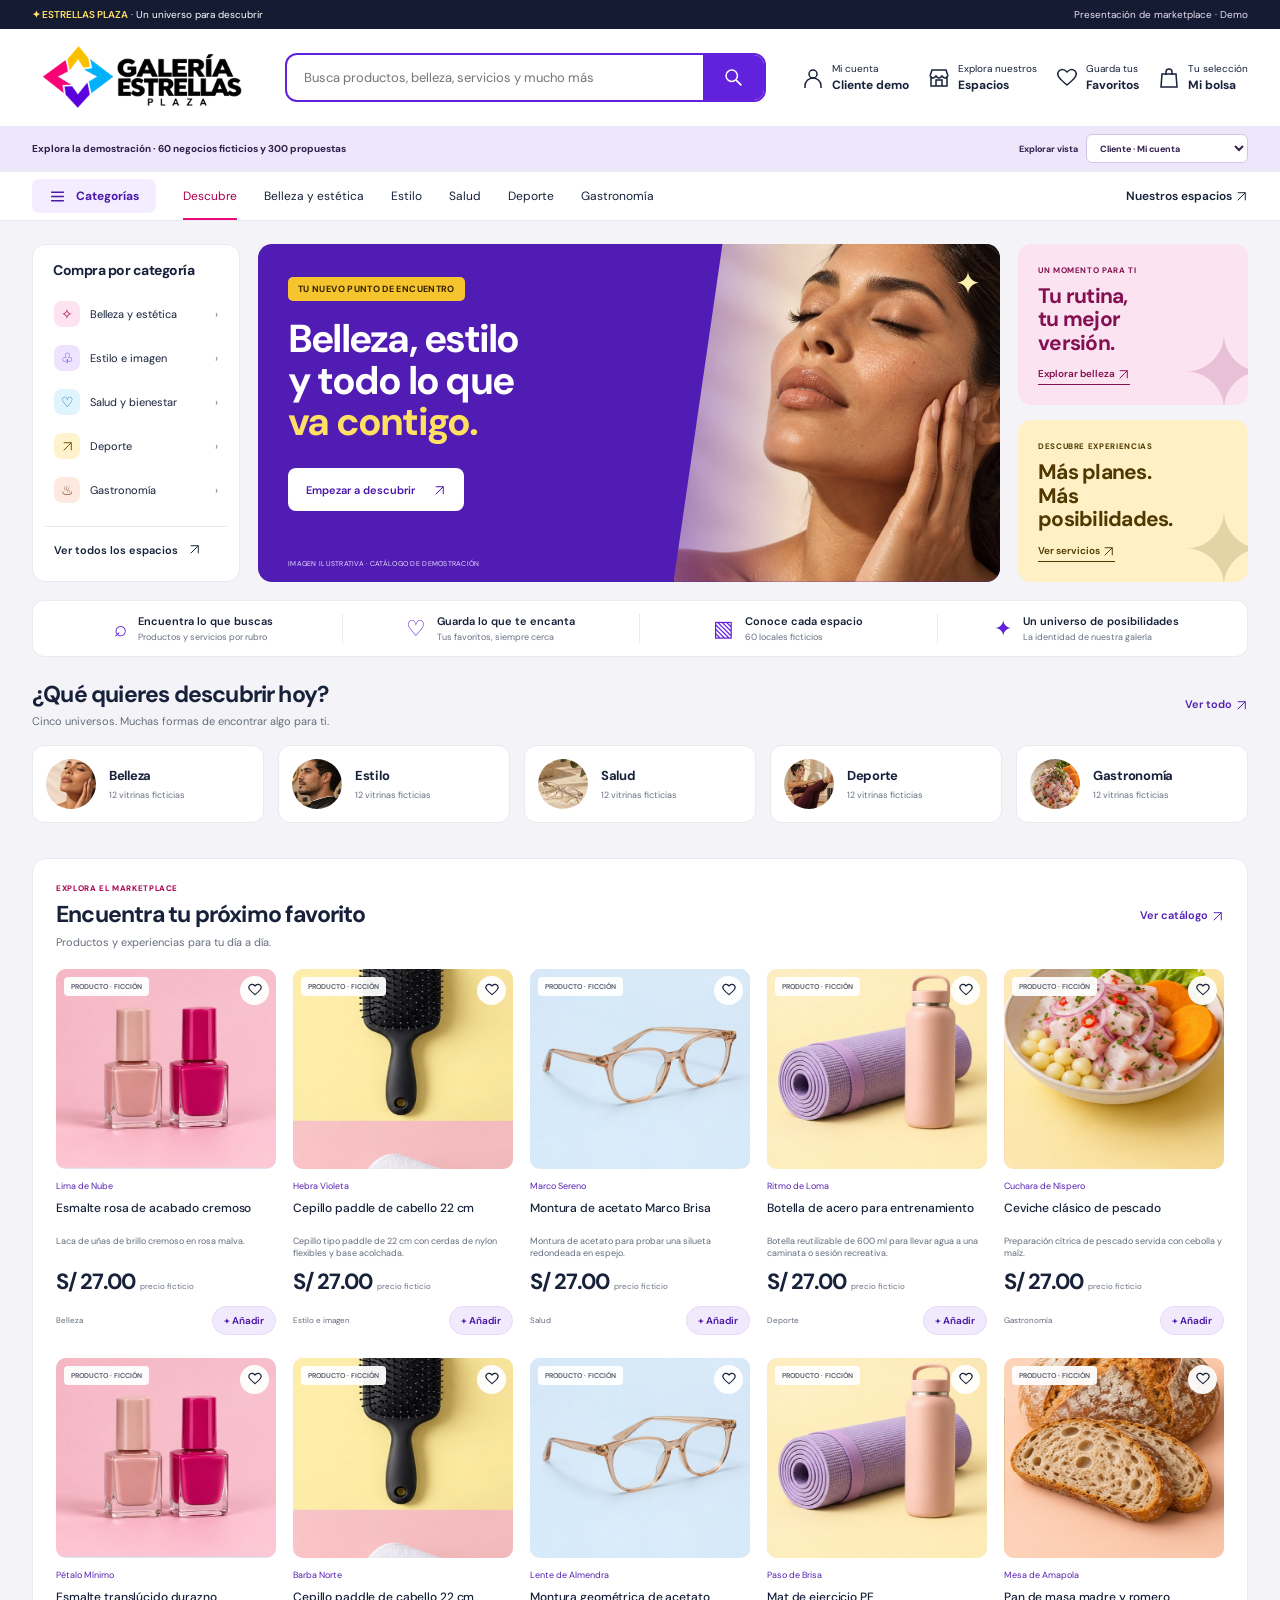
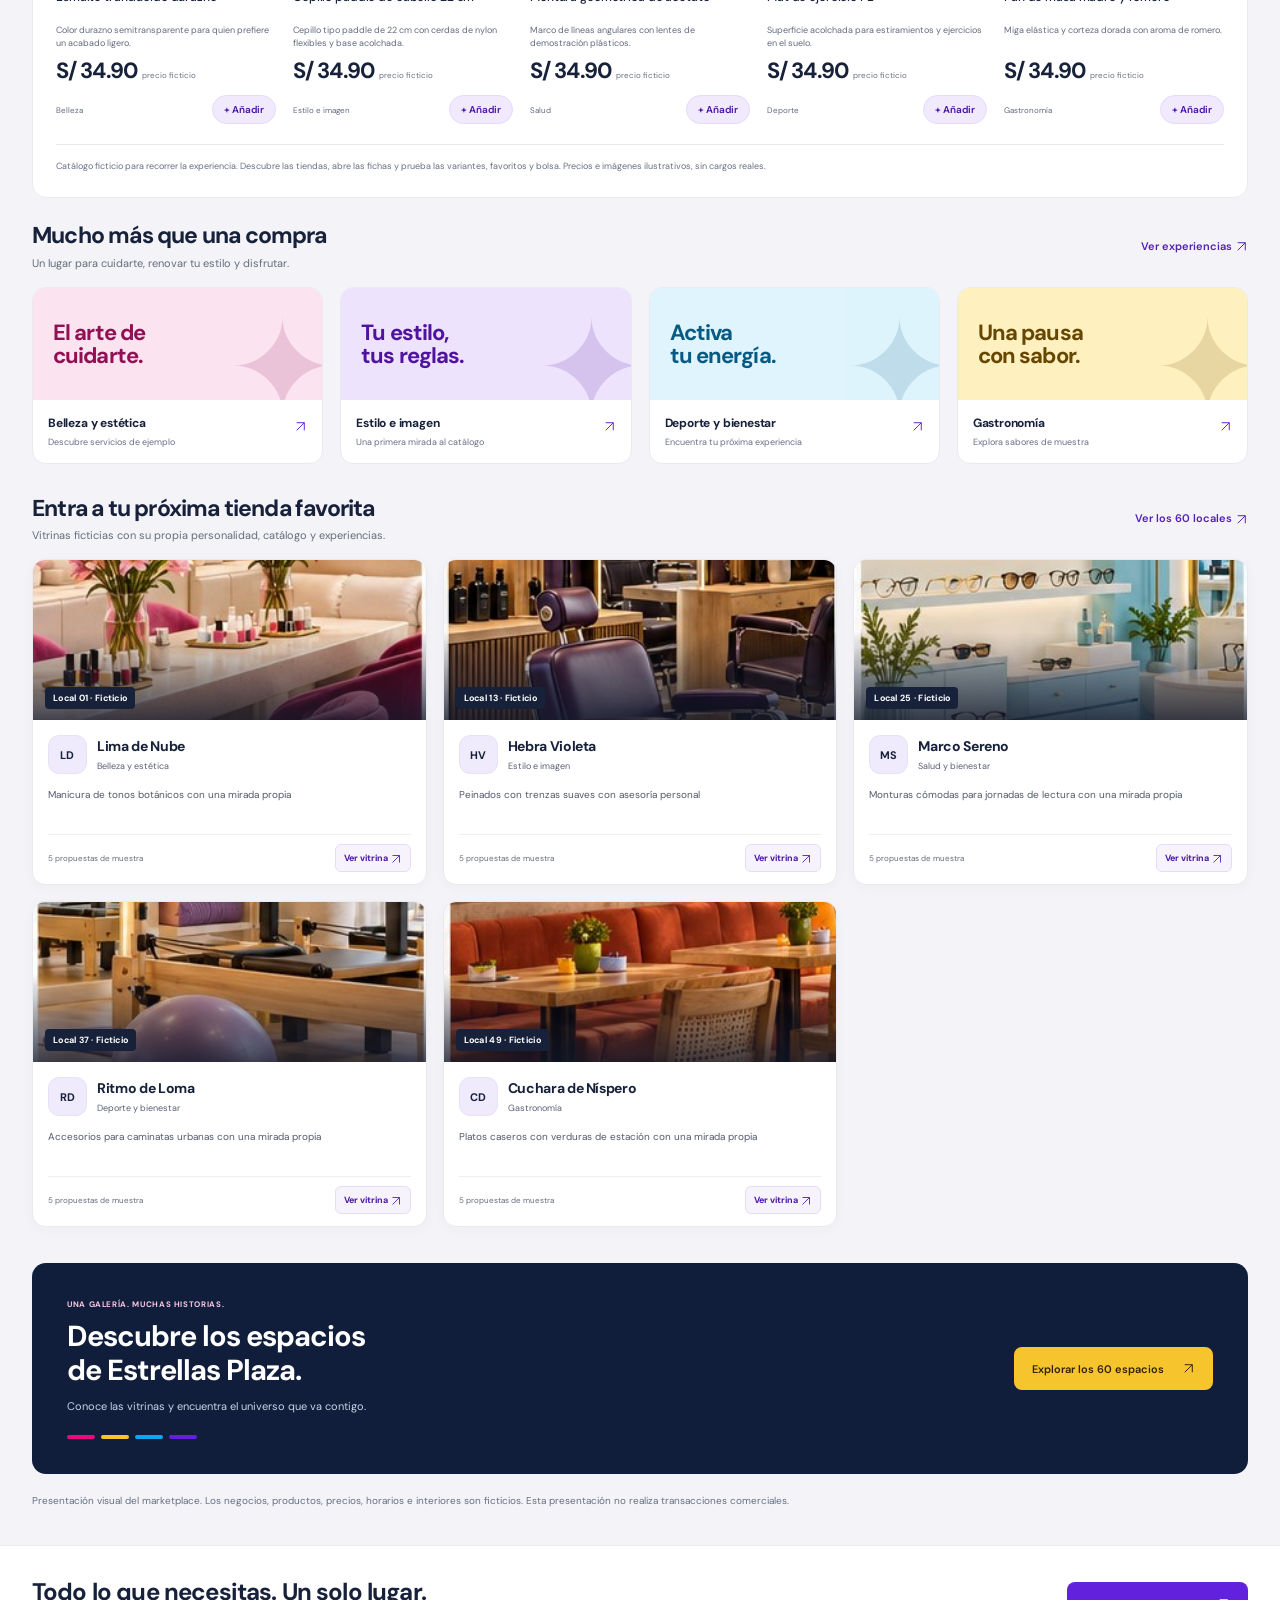
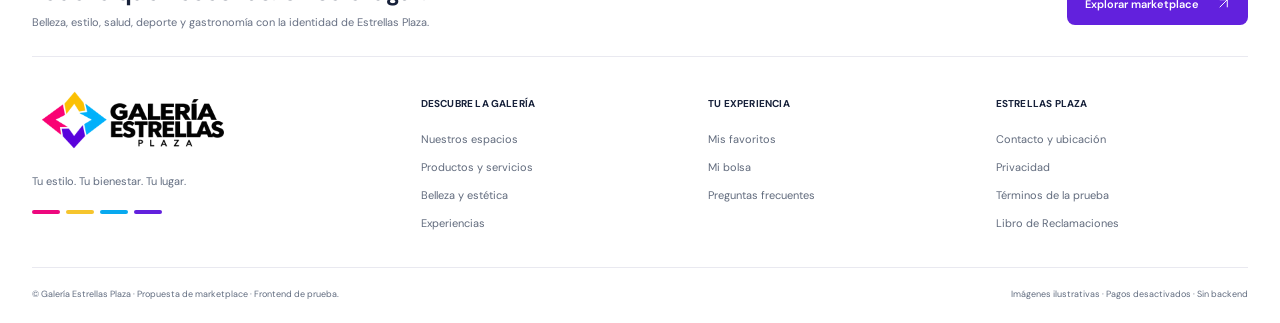
==== index.html @ 7a31be00 "Publicar frontend de demostración de Estrellas Plaza" ====
<!doctype html><html lang="es-PE"><head><meta charset="utf-8"><meta name="viewport" content="width=device-width,initial-scale=1"><meta name="robots" content="noindex,nofollow"><title>Estrellas Plaza · Marketplace completo · Demostración</title><style>
@font-face{font-family:"DM Sans";font-style:normal;font-weight:400;font-display:swap;src:url([data-uri]) format("woff2")}
@font-face{font-family:"DM Sans";font-style:normal;font-weight:500;font-display:swap;src:url([data-uri]) format("woff2")}
@font-face{font-family:"DM Sans";font-style:normal;font-weight:600;font-display:swap;src:url([data-uri]) format("woff2")}
@font-face{font-family:"DM Sans";font-style:normal;font-weight:700;font-display:swap;src:url([data-uri]) format("woff2")}
/* Complemento visual V3; el marketplace V2 aporta tokens, tipografía y tarjetas de catálogo. */
.v3-store-grid{display:grid;grid-template-columns:repeat(3,minmax(0,1fr));gap:18px;align-items:stretch}
#unit-grid{grid-template-columns:repeat(3,minmax(0,1fr));gap:18px}
#featured-stores{display:grid;grid-template-columns:repeat(3,minmax(0,1fr));gap:16px}
.v3-store-card{min-width:0;overflow:hidden;border:1px solid #e9e9f0;border-radius:13px;background:#fff;box-shadow:0 3px 14px #17213a08;transition:transform .18s,box-shadow .18s,border-color .18s}
.v3-store-card:hover{transform:translateY(-3px);border-color:#d8c9f0;box-shadow:0 12px 28px #17213a12}
.v3-store-cover{width:100%;height:160px;aspect-ratio:1.8;min-height:0;display:block;position:relative;padding:0;overflow:hidden;background:#ece7f5;text-align:left}
.v3-store-cover:after{content:"";position:absolute;inset:45% 0 0;background:linear-gradient(0deg,#11182bc9,transparent);pointer-events:none}
.v3-store-cover>.photo{position:absolute;inset:0;width:100%;height:100%;transition:transform .3s}
.v3-store-cover:hover>.photo{transform:scale(1.035)}
.v3-store-cover .photo>img{width:100%;height:100%;object-fit:cover}
.photo.interior{background-image:var(--interiors);background-size:500% auto;background-repeat:no-repeat;background-position:var(--pos,0%) center}
.v3-store-number{position:absolute;z-index:2;left:12px;bottom:11px;padding:5px 8px;border-radius:4px;background:#17213a;color:#fff;font-size:9px;font-weight:700;letter-spacing:.03em}
.v3-store-card-copy{padding:15px 15px 12px}
.v3-store-identity{display:flex;align-items:center;gap:10px;min-width:0}
.v3-monogram{width:39px;height:39px;flex:none;display:grid;place-items:center;border:1px solid #e9e1f4;border-radius:11px;background:#f0eafd;color:#17213a;font-size:11px;font-weight:800;letter-spacing:.04em}
.v3-store-identity>div{min-width:0;display:flex;flex-direction:column;gap:4px}
.v3-store-identity>div>button{padding:0;text-align:left}
.v3-store-identity h2{font-size:14px;line-height:1.25;letter-spacing:-.025em;overflow-wrap:anywhere}
.v3-store-identity>div>span{font-size:9px;line-height:1.35;color:#596274}
.v3-store-card-copy>p{min-height:36px;margin:12px 0;color:#525b6c;font-size:10px;line-height:1.7;display:-webkit-box;-webkit-line-clamp:2;-webkit-box-orient:vertical;overflow:hidden}
.v3-store-card-end{min-height:33px;padding-top:9px;border-top:1px solid #ededf2;display:flex;align-items:center;justify-content:space-between;gap:8px}
.v3-store-card-end small{font-size:8px;line-height:1.4;color:#656d7c}
.store-inline{max-width:180px;padding:0;border:0;background:transparent;color:#5620b0;font-size:9px;line-height:1.45;text-align:left;overflow:hidden;text-overflow:ellipsis;white-space:nowrap}
.v3-store-card .text-link{flex:none;min-height:28px;padding:5px 8px;border:1px solid #e5dcf5;border-radius:6px;background:#f7f3fc;color:#4d19a8;font-size:9px;font-weight:700;white-space:nowrap}
.v3-store-card .text-link svg{width:12px;height:12px;vertical-align:middle}
.v3-card-description{min-height:2.8em;color:#636c7d;font-size:9px;line-height:1.4;display:-webkit-box;-webkit-line-clamp:2;-webkit-box-orient:vertical;overflow:hidden}
.v3-subtitle{font-size:20px;line-height:1.25;margin:22px 0 14px}

.v3-role-strip{min-height:43px;padding:8px 32px;display:flex;align-items:center;justify-content:space-between;gap:15px;background:#eee6fb;color:#31204d;font-size:10px}
.v3-role-strip>span,.v3-role-strip>strong{font-weight:700}
.v3-role-strip label{display:flex;align-items:center;gap:8px;font-size:9px;font-weight:650}
.v3-role-strip select{min-height:29px;max-width:210px;padding:4px 25px 4px 9px;border:1px solid #d3c5e8;border-radius:6px;background:#fff;color:#31204d;font-size:9px}

.v3-breadcrumb{display:flex;align-items:center;gap:9px;flex-wrap:wrap;margin:24px auto 18px;color:#697183;font-size:10px}
.v3-link{padding:3px 0;border:0;background:none;color:#511bac;font-size:10px;font-weight:650}
.v3-breadcrumb>span:last-child{color:#343c4d}
.v3-product-layout{display:grid;grid-template-columns:minmax(0,1fr) minmax(0,.95fr);align-items:start;gap:clamp(25px,4vw,58px)}
.v3-product-layout>div{min-width:0}
.v3-product-image{height:500px;min-height:320px;position:relative;overflow:hidden;border-radius:14px;background:#f0edf4}
.v3-product-image>.photo{width:100%;height:100%;min-height:0;background-color:#f0edf4;background-size:300% 200%}
.v3-product-image>.photo.sheet{background-size:400% auto}
.v3-product-image>.photo.interior{background-size:500% auto}
.v3-product-image>.photo>img{width:100%;height:100%;object-fit:cover}
.v3-product-image>.tag{font-size:8px}
.v3-product-thumbs{display:flex;gap:10px;margin-top:10px}
.v3-thumb{width:70px;height:70px;flex:none;display:block;padding:0;overflow:hidden;border:1px solid #dedbe6;border-radius:8px;background:#f2eef7}
.v3-thumb:hover{border-color:#6221dd}
.v3-thumb .photo{width:100%;height:100%;background-size:300% 200%}
.v3-thumb .photo.sheet{background-size:400% auto}
.v3-thumb .photo.interior{background-size:500% auto}
.v3-thumb .photo>img{width:100%;height:100%;object-fit:cover}
.v3-image-note{margin-top:10px;color:#4f586b;font-size:9px;line-height:1.6}
.v3-product-copy{min-width:0;padding-top:4px}
.v3-product-copy>.eyebrow{color:#9c0050;font-size:9px}
.v3-product-copy h1{font-size:clamp(29px,3vw,36px);line-height:1.1;letter-spacing:-.045em;margin:11px 0 15px;overflow-wrap:anywhere}
.v3-product-store{width:100%;display:flex;align-items:center;gap:10px;padding:10px;border:1px solid #e9e5ef;border-radius:9px;background:#fff;text-align:left;color:#50596a;font-size:10px}
.v3-product-store .v3-monogram{width:35px;height:35px}
.v3-product-store>span:nth-child(2){flex:1}
.v3-product-store b{color:#321b61}
.v3-product-store>svg{width:16px;height:16px;color:#5620b0}
.v3-detail-price{display:flex;flex-direction:column;gap:4px;margin:19px 0;font-size:29px;font-weight:800;letter-spacing:-.045em}
.v3-detail-price small{font-size:9px;letter-spacing:0;color:#657083;font-weight:500}
.v3-lead{color:#525b6c;font-size:12px;line-height:1.8}
.v3-features{display:grid;gap:9px;margin:16px 0;padding:0;list-style:none}
.v3-features li{display:flex;align-items:flex-start;gap:9px;color:#424b5d;font-size:10px;line-height:1.6}
.v3-features svg{width:16px;height:16px;flex:none;margin-top:1px;color:#06724f}
.v3-duration{display:flex;align-items:center;gap:7px;color:#4f5869;font-size:10px;line-height:1.5}
.v3-duration svg{width:16px;height:16px;color:#5620b0}
.v3-variants{display:grid;grid-template-columns:repeat(2,minmax(0,1fr));gap:12px;margin-top:18px}
.v3-variants label{display:flex;flex-direction:column;gap:6px;color:#424b5d;font-size:10px;font-weight:700}
.v3-variants select{width:100%;min-width:0;min-height:39px;padding:8px 10px;border:1px solid #d9d6e1;border-radius:7px;background:#fff;color:#30384b;font-size:10px;font-weight:500}
.v3-product-ctas{display:flex;align-items:stretch;gap:9px;margin-top:20px}
.v3-product-ctas>.primary{min-height:48px;flex:1;font-size:11px}
.v3-product-ctas svg{width:17px;height:17px;vertical-align:middle}
.v3-outline{width:48px;min-height:48px;flex:none;display:grid;place-items:center;border:1px solid #d8cde8;border-radius:8px;background:#fff;color:#5620b0}
.v3-outline:hover{background:#f6f1fc}
.v3-outline svg{width:19px;height:19px}
.v3-product-copy>.notice{font-size:10px}
.v3-product-copy>.text-link{display:inline-block;margin-top:9px;color:#4e19a8;font-size:10px;font-weight:700}
.v3-product-information{display:grid;grid-template-columns:minmax(0,1.6fr) minmax(250px,.8fr);align-items:start;gap:18px;margin-top:28px}
.v3-product-information>section,.v3-product-information>aside{min-width:0;padding:25px;border:1px solid #e9e9f0;border-radius:12px;background:#fff}
.v3-product-information h2{font-size:21px;line-height:1.2;margin:0 0 17px}
.v3-product-information h3{font-size:12px;margin:18px 0 8px}
.v3-product-information p,.v3-product-information li{font-size:10px;line-height:1.8;color:#586173}
.v3-product-information ul{margin:0;padding-left:18px}
.v3-specs{margin:0}
.v3-specs>div{display:grid;grid-template-columns:minmax(105px,.55fr) minmax(0,1fr);gap:14px;padding:10px 0;border-top:1px solid #ecebf1;font-size:10px;line-height:1.6}
.v3-specs dt{color:#657083}
.v3-specs dd{margin:0;color:#30384b;font-weight:650}
.v3-product-information>aside .eyebrow{font-size:8px;color:#a00050}
.v3-product-information>aside h2{margin:10px 0}
.v3-product-information>aside p+p{margin-top:8px}
.v3-product-information>aside .primary{width:100%;margin-top:15px;font-size:10px}
.v3-related-products{margin-top:32px}
.v3-related-products>h2{font-size:22px;margin:0 0 16px}
.v3-related-products>.products{display:grid;grid-template-columns:repeat(4,minmax(0,1fr));gap:18px}

.v3-form{display:grid;grid-template-columns:repeat(2,minmax(0,1fr));gap:15px;align-items:start}
.v3-form>label{min-width:0;display:flex;flex-direction:column;gap:6px;color:#343c4e;font-size:10px;font-weight:700;line-height:1.45}
.v3-form input:not([type=checkbox]),.v3-form select,.v3-form textarea{width:100%;min-width:0;min-height:42px;padding:10px 11px;border:1px solid #d7d5df;border-radius:7px;background:#fff;color:#253047;font:inherit;font-size:11px;font-weight:500;line-height:1.5}
.v3-form textarea{min-height:105px;resize:vertical}
.v3-form input::placeholder,.v3-form textarea::placeholder{color:#5b6375;opacity:1}
.v3-form .v3-wide{grid-column:1/-1}
.v3-form .v3-checkbox{display:flex;flex-direction:row;align-items:flex-start;gap:9px;font-weight:500}
.v3-form .v3-checkbox input{width:17px;height:17px;flex:none;margin:0;accent-color:#6221dd}
.v3-error{grid-column:1/-1;margin:0;padding:10px 12px;border:1px solid #f1bfc9;border-radius:7px;background:#fff0f2;color:#8a1732;font-size:10px;line-height:1.6}
.v3-form-footer{grid-column:1/-1;display:flex;align-items:center;justify-content:flex-end;gap:9px;padding-top:6px}
.v3-form-footer button{min-height:40px}
.v3-form-hint{display:block;color:#667083;font-size:9px;line-height:1.7}

.v3-lightbox-photo{min-height:60vh;position:relative;overflow:hidden;border-radius:10px;background:#efedf3}
.v3-lightbox-photo>.photo{width:100%;height:100%;min-height:60vh;background-size:300% 200%}
.v3-lightbox-photo>.photo.sheet{background-size:400% auto}
.v3-lightbox-photo>.photo.interior{background-size:500% auto}
.v3-lightbox-photo .photo>img{width:100%;height:100%;object-fit:contain}
.v3-mini-store{display:flex;align-items:center;gap:10px}
.v3-mini-store select{min-width:0;min-height:38px;padding:7px 30px 7px 10px;border:1px solid #d8d4e1;border-radius:7px;background:#fff;color:#30384b;font-size:10px}

.v3-bag-line{display:grid;grid-template-columns:72px minmax(0,1fr) auto;align-items:center;gap:13px;padding:13px 0;border-bottom:1px solid #e9e9f0}
.v3-bag-line>.photo{width:72px;height:80px;overflow:hidden;border-radius:8px;background-size:300% 200%}
.v3-bag-line>.photo.sheet{background-size:400% auto}
.v3-bag-line>.photo>img{width:100%;height:100%;object-fit:cover}
.v3-bag-copy{min-width:0}
.v3-bag-copy h3{font-size:12px;line-height:1.35;overflow-wrap:anywhere}
.v3-bag-copy p{margin-top:5px;color:#60697a;font-size:9px;line-height:1.5}
.v3-qty{display:inline-flex;align-items:center;gap:7px;margin-top:8px;padding:3px;border:1px solid #dfdce6;border-radius:20px}
.v3-qty button{width:25px;height:25px;display:grid;place-items:center;border-radius:50%;background:#f5f2f9;color:#4c19a7;font-size:14px}
.v3-qty output{min-width:17px;text-align:center;font-size:10px;font-weight:700}
.v3-bag-line-end{display:flex;flex-direction:column;align-items:flex-end;gap:8px;font-size:11px;font-weight:700;white-space:nowrap}
.v3-bag-line-end button{padding:4px;color:#8d1746;font-size:9px}
.v3-total-block{margin-top:15px;padding-top:13px;border-top:1px solid #e7e5ec}
.v3-total-block>div{display:flex;justify-content:space-between;gap:15px;padding:6px 0;color:#525b6b;font-size:10px}
.v3-total-block .v3-total-final{margin-top:7px;padding-top:12px;border-top:1px solid #e7e5ec;color:#17213a;font-size:15px;font-weight:800}
.v3-checkout-layout{display:grid;grid-template-columns:minmax(0,1.7fr) minmax(280px,1fr);align-items:start;gap:30px}
.v3-checkout-items,.v3-checkout-summary{min-width:0;padding:24px;border:1px solid #e9e9f0;border-radius:12px;background:#fff}
.v3-checkout-items h2,.v3-checkout-summary h2{font-size:20px;margin:0 0 15px}
.v3-checkout-seller{padding:14px 0 7px;border-top:1px solid #e9e9f0}
.v3-checkout-seller h3{font-size:11px;margin-bottom:4px}
.v3-checkout-seller>p{color:#687083;font-size:9px;line-height:1.6}
.v3-checkout-row{display:flex;align-items:flex-start;justify-content:space-between;gap:15px;padding:8px 0;color:#535c6e;font-size:10px;line-height:1.5}
.v3-totals{margin-top:13px;padding-top:11px;border-top:1px solid #e9e9f0}
.v3-totals .v3-checkout-row:last-child{color:#17213a;font-size:15px;font-weight:800}
.v3-checkout-summary .v3-form{grid-template-columns:1fr;margin-top:16px}
.v3-checkout-summary .v3-form-footer{justify-content:stretch}
.v3-checkout-summary .v3-form-footer button{width:100%}
.v3-success{width:min(100%,700px);margin:40px auto;padding:clamp(25px,5vw,48px);border:1px solid #e9e9f0;border-radius:16px;background:#fff;text-align:center}
.v3-success>svg{width:44px;height:44px;margin:0 auto 14px;color:#06724f}
.v3-success h1{font-size:clamp(25px,4vw,36px);line-height:1.15;margin:0 0 12px}
.v3-success p{max-width:540px;margin:0 auto 18px;color:#596274;font-size:11px;line-height:1.8}

@media(max-width:950px){.v3-store-grid,#unit-grid,#featured-stores{grid-template-columns:repeat(2,minmax(0,1fr))}.v3-product-layout{gap:24px}.v3-product-image{height:430px}.v3-related-products>.products{grid-template-columns:repeat(3,minmax(0,1fr))}.v3-checkout-layout{gap:18px}}
@media(max-width:620px){.v3-store-grid,#unit-grid,#featured-stores{grid-template-columns:repeat(2,minmax(0,1fr));gap:11px}.v3-store-cover{height:auto;aspect-ratio:1.8}.v3-store-card-copy{padding:10px 10px 9px}.v3-store-identity{gap:7px}.v3-monogram{width:33px;height:33px;border-radius:9px;font-size:9px}.v3-store-identity h2{font-size:11px}.v3-store-identity>div>span{font-size:8px}.v3-store-card-copy>p{min-height:2.8em;margin:8px 0;font-size:9px}.v3-store-card-end{gap:5px;align-items:flex-end}.v3-store-card-end small{font-size:7px}.v3-store-card .text-link{min-height:25px;padding:4px 6px;font-size:8px}.v3-role-strip{min-height:40px;padding:7px 11px;font-size:9px}.v3-role-strip label{font-size:8px}.v3-role-strip select{max-width:135px;min-height:28px;font-size:8px}.v3-product-layout{grid-template-columns:1fr;gap:19px}.v3-product-image{height:auto;min-height:0;aspect-ratio:1/1.06}.v3-product-copy{padding-top:0}.v3-product-copy h1{font-size:30px}.v3-detail-price{font-size:26px;margin:14px 0}.v3-lead{font-size:11px}.v3-variants{gap:8px}.v3-product-information{grid-template-columns:1fr;gap:11px;margin-top:19px}.v3-product-information>section,.v3-product-information>aside{padding:18px}.v3-related-products{margin-top:23px}.v3-related-products>.products{grid-template-columns:repeat(2,minmax(0,1fr));gap:17px 10px}.v3-breadcrumb{margin:18px auto 13px;font-size:9px}.v3-form{grid-template-columns:1fr;gap:12px}.v3-form .v3-wide,.v3-error,.v3-form-footer{grid-column:1}.v3-form-footer{flex-wrap:wrap}.v3-lightbox-photo,.v3-lightbox-photo>.photo{min-height:50vh}.v3-bag-line{grid-template-columns:58px minmax(0,1fr) auto;gap:9px}.v3-bag-line>.photo{width:58px;height:66px}.v3-bag-copy h3{font-size:10px}.v3-bag-copy p{font-size:8px}.v3-bag-line-end{font-size:9px}.v3-checkout-layout{grid-template-columns:1fr;gap:12px}.v3-checkout-items,.v3-checkout-summary{padding:17px}.v3-success{margin:22px auto;padding:24px 17px}}
@media(max-width:390px){.v3-store-grid,#unit-grid,#featured-stores{gap:8px}.v3-store-card-copy{padding-inline:8px}.v3-store-identity h2{font-size:10px}.v3-store-card .text-link{font-size:7px;padding-inline:5px}.v3-store-card-end small{font-size:6px}.v3-role-strip{gap:7px}.v3-role-strip select{max-width:125px}.v3-product-image{aspect-ratio:1/1.02}.v3-product-information>section,.v3-product-information>aside{padding:15px}.v3-checkout-items,.v3-checkout-summary{padding:14px}}

.photo.extra-sheet{background-image:var(--extra);background-size:300% 200%;background-position:var(--x) var(--y);background-repeat:no-repeat}.photo.food-sheet{background-image:var(--foods);background-size:300% 400%;background-position:var(--x) var(--y);background-repeat:no-repeat}.photo.mixed-sheet{background-image:var(--mixed);background-size:300% 400%;background-position:var(--x) var(--y);background-repeat:no-repeat}

.sf-storefront{--sf-ink:#17213a;--sf-muted:#626b7d;--sf-line:#e5e5ed;--sf-purple:#6221dd;--sf-pink:#bd005d;--sf-cyan:#087fa8;--sf-yellow:#f4c845;background:#f4f4f8;color:var(--sf-ink);font-family:inherit;padding:22px 0 56px}
.sf-storefront *{box-sizing:border-box}
.sf-storefront button,.sf-storefront a{font:inherit;color:inherit;-webkit-tap-highlight-color:transparent}
.sf-storefront button{cursor:pointer}
.sf-storefront button:focus-visible,.sf-storefront a:focus-visible,.sf-storefront summary:focus-visible{outline:3px solid #6221dd;outline-offset:3px}
.sf-shell{width:min(1380px,calc(100% - 56px));margin:0 auto}
.sf-store-nav{height:auto;min-height:56px;padding:0 20px;display:flex;align-items:center;gap:clamp(18px,4vw,52px);background:#fff;border:1px solid var(--sf-line);border-radius:12px 12px 0 0;overflow-x:auto;scrollbar-width:thin}
.sf-store-nav a{height:56px;display:inline-flex;align-items:center;gap:7px;flex:none;text-decoration:none;font-size:12px;font-weight:650;color:#424b5d;position:relative;white-space:nowrap}
.sf-store-nav a:first-child,.sf-store-nav a:hover{color:#a80050}
.sf-store-nav a:first-child:after{content:"";position:absolute;height:3px;bottom:0;left:0;right:0;border-radius:4px;background:#ed087e}
.sf-store-nav a span{min-width:20px;padding:3px 5px;border-radius:20px;background:#f0eafd;color:#5019ad;text-align:center;font-size:10px}
.sf-hero{min-height:430px;position:relative;isolation:isolate;display:grid;grid-template-columns:minmax(0,1.05fr) minmax(320px,.95fr);background:#17213a;color:white;overflow:hidden;border-radius:0 0 17px 17px;box-shadow:0 15px 45px #1c234019}
.sf-hero:before{content:"";position:absolute;z-index:-1;inset:0 30% 0 35%;background:linear-gradient(90deg,#17213a,transparent);pointer-events:none}
.sf-hero-copy{position:relative;z-index:2;padding:35px clamp(26px,5vw,70px) 33px;align-self:center}
.sf-hero-meta{display:flex;align-items:center;gap:13px;flex-wrap:wrap;margin-bottom:23px;color:#d7dbea;font-size:9px;letter-spacing:.09em;font-weight:700}
.sf-demo-label{display:inline-flex;align-items:center;gap:7px;padding:7px 10px;border-radius:5px;background:#fff;color:#242d45;letter-spacing:0;font-size:10px}
.sf-demo-label i{width:7px;height:7px;border-radius:50%;background:#bd005d;box-shadow:0 0 0 3px #bd005d24}
.sf-monogram{width:47px;height:47px;display:grid;place-items:center;border:1px solid #ffffff68;border-radius:14px;color:#fff;font-size:16px;font-weight:800;letter-spacing:.06em;background:#ffffff12;margin-bottom:15px}
.sf-hero h1{font-size:clamp(34px,4.4vw,59px);line-height:1.04;letter-spacing:-.055em;font-weight:760;max-width:660px;overflow-wrap:anywhere}
.sf-tagline{font-size:clamp(16px,1.8vw,21px);line-height:1.35;color:#f5d6e7;margin-top:12px;font-weight:550}
.sf-hero-description{font-size:13px;line-height:1.8;color:#5b6375;max-width:540px;margin-top:13px}
.sf-hero-actions{display:flex;gap:10px;flex-wrap:wrap;margin-top:22px}
.sf-button{min-height:44px;padding:0 17px;border-radius:8px;display:inline-flex;align-items:center;justify-content:center;gap:16px;border:1px solid transparent;font-size:11px;font-weight:700;transition:transform .18s,background .18s}
.sf-button:hover{transform:translateY(-2px)}
.sf-button-primary{background:#6221dd;color:#fff!important}
.sf-button-primary:hover{background:#4916ab}
.sf-button-light{background:#fff;color:#33204d!important}
.sf-button-light:hover{background:#f5eefe}
.sf-hero-note{font-size:9px;line-height:1.7;color:#5b6375;margin-top:14px}
.sf-hero-art{position:relative;min-height:400px;align-self:stretch;overflow:hidden;background:#65518a}
.sf-hero-art:before{content:"";position:absolute;z-index:1;inset:0;background:linear-gradient(90deg,#17213a55,transparent 44%),linear-gradient(0deg,#17213a9e,transparent 44%);pointer-events:none}
.sf-hero-art .photo{width:100%;height:100%;min-height:430px}
.sf-hero-art .photo>img{width:100%;height:100%;object-fit:cover}
.sf-art-caption{position:absolute;z-index:2;left:25px;bottom:24px;display:flex;flex-direction:column;gap:6px;color:white}
.sf-art-caption span{font-size:8px;letter-spacing:.15em;font-weight:700}
.sf-art-caption b{font-size:19px;letter-spacing:-.02em}
.sf-art-spark{position:absolute;z-index:2;top:24px;right:26px;width:40px;height:40px;display:grid;place-items:center;background:#ffffffde;border-radius:50%;color:#6221dd;font-size:23px}
.sf-section{margin-top:21px;background:#fff;border:1px solid var(--sf-line);border-radius:15px;padding:clamp(22px,3.2vw,40px)}
.sf-overline{display:block;color:#a00050;font-size:9px;letter-spacing:.13em;font-weight:800;line-height:1.6}
.sf-section h2{font-size:clamp(23px,2.6vw,34px);line-height:1.15;letter-spacing:-.045em;margin-top:6px}
.sf-section h2 em{font-style:normal;color:var(--sf-purple)}
.sf-intro{display:grid;grid-template-columns:minmax(230px,.8fr) minmax(260px,1fr);gap:14px 55px;align-items:start}
.sf-intro>p,.sf-about-story>p{max-width:700px;color:var(--sf-muted);font-size:13px;line-height:1.9;padding-top:21px}
.sf-specialties{grid-column:1/-1;list-style:none;display:grid;grid-template-columns:repeat(3,minmax(0,1fr));gap:10px;margin:7px 0 0;padding:0}
.sf-specialty{display:flex;align-items:center;gap:10px;min-height:48px;padding:11px 13px;border-radius:8px;background:#f7f4fc;color:#353c4f;font-size:11px;line-height:1.5}
.sf-specialty>span{color:#5418b5;font-size:14px}
.sf-section-top{display:flex;align-items:flex-end;justify-content:space-between;gap:20px;margin-bottom:20px}
.sf-section-top p{font-size:11px;line-height:1.65;color:var(--sf-muted);margin-top:7px}
.sf-section-count{flex:none;padding:7px 10px;border-radius:30px;background:#f2edfc;color:#4d1aa6;font-size:10px;font-weight:700}
.sf-filters{display:flex;gap:8px;flex-wrap:wrap;padding-bottom:15px;border-bottom:1px solid var(--sf-line)}
.sf-filter{min-height:36px;padding:0 13px;display:inline-flex;align-items:center;gap:9px;border:1px solid #dcd9e5;border-radius:30px;background:white;color:#4c5364;font-size:10px;font-weight:650}
.sf-filter span{font-size:9px;color:#5b6375}
.sf-filter:hover{border-color:#bca0eb;color:#4a15a9}
.sf-filter.is-active{border-color:#6221dd;background:#6221dd;color:white}
.sf-filter.is-active span{color:#eee5ff}
.sf-results{font-size:10px;color:#657083;margin:13px 0}
.sf-product-grid{display:grid;grid-template-columns:repeat(4,minmax(0,1fr));gap:18px 16px;align-items:start}
.sf-product-grid .product{min-width:0}
.sf-footnote{border-top:1px solid var(--sf-line);padding-top:14px;margin-top:22px;color:#657083;font-size:9px;line-height:1.7}
.sf-empty{grid-column:1/-1;padding:29px 20px;text-align:center;background:#faf9fc;border-radius:9px;color:#555d70;font-size:12px;line-height:1.7}
.sf-service-grid .sf-empty{min-height:76px;display:grid;place-items:center}
.sf-gallery-count{font-size:19px;font-weight:800;color:var(--sf-purple);text-align:right;line-height:1}
.sf-gallery-count span{display:block;margin-top:6px;font-size:8px;letter-spacing:.1em;color:#687083}
.sf-gallery-grid{display:grid;grid-template-columns:1.25fr 1fr 1fr;grid-template-rows:repeat(2,minmax(125px,1fr));gap:11px}
.sf-gallery-item{min-width:0;min-height:132px;position:relative;padding:0;border:0;border-radius:10px;background:#eeeaf5;overflow:hidden;text-align:left;color:white}
.sf-gallery-item-1{grid-row:span 2;min-height:275px}
.sf-gallery-item .photo{position:absolute;inset:0;width:100%;height:100%;transition:transform .35s}
.sf-gallery-item:hover .photo{transform:scale(1.035)}
.sf-gallery-item .photo>img{width:100%;height:100%;object-fit:cover}
.sf-gallery-item:after{content:"";position:absolute;inset:25% 0 0;background:linear-gradient(0deg,#15192dcc,transparent);pointer-events:none}
.sf-gallery-item>span{position:absolute;z-index:2;left:13px;right:13px;bottom:12px;display:flex;align-items:flex-end;justify-content:space-between;gap:7px;color:white;font-size:10px;font-weight:650;line-height:1.4;text-shadow:0 1px 4px #0008}
.sf-gallery-item>span b{font-size:15px;flex:none}
.sf-about{display:grid;grid-template-columns:minmax(0,1.4fr) minmax(265px,.8fr);gap:40px;align-items:stretch}
.sf-about-story>p{padding-top:17px}
.sf-highlights-title{margin-top:25px;font-size:11px;font-weight:750}
.sf-highlights{list-style:none;margin:12px 0 0;padding:0;display:grid;gap:10px}
.sf-highlight{display:flex;align-items:flex-start;gap:10px;font-size:11px;line-height:1.6;color:#464e60}
.sf-highlight>span{flex:none;color:#5418b5;font-size:13px;line-height:1.4}
.sf-info-card{align-self:center;padding:23px;background:#f7f4fc;border:1px solid #e9e0f6;border-radius:12px}
.sf-info-icon{display:grid;place-items:center;width:35px;height:35px;margin-bottom:13px;border-radius:10px;background:#fff;color:var(--sf-purple)}
.sf-info-icon svg{width:20px;height:20px}
.sf-info-card h3{font-size:18px;line-height:1.2;margin-top:7px;letter-spacing:-.03em}
.sf-info-card dl{margin:15px 0 0}
.sf-info-card dl>div{display:grid;grid-template-columns:105px 1fr;gap:9px;padding:9px 0;border-top:1px solid #e4dcef;font-size:10px;line-height:1.5}
.sf-info-card dt{color:#61697a}
.sf-info-card dd{margin:0;font-weight:650}
.sf-info-card>p{border-top:1px solid #e4dcef;padding-top:11px;margin-top:6px;color:#636b7b;font-size:9px;line-height:1.7}
.sf-policies{display:grid;grid-template-columns:minmax(210px,.7fr) minmax(0,1.3fr);gap:40px}
.sf-policy-list{border-top:1px solid var(--sf-line)}
.sf-policy{border-bottom:1px solid var(--sf-line)}
.sf-policy summary{min-height:51px;display:flex;align-items:center;justify-content:space-between;gap:15px;list-style:none;cursor:pointer;color:#30384b;font-size:11px;font-weight:700}
.sf-policy summary::-webkit-details-marker{display:none}
.sf-policy summary b{font-size:17px;color:var(--sf-purple);font-weight:500;transition:transform .2s}
.sf-policy[open] summary b{transform:rotate(45deg)}
.sf-policy p{padding:0 24px 15px 0;color:#626b7d;font-size:10px;line-height:1.8}
.sf-related-grid{display:grid;grid-template-columns:repeat(3,minmax(0,1fr));gap:12px}
.sf-related-card{width:100%;min-width:0;display:flex;align-items:center;gap:12px;text-align:left;padding:13px;border:1px solid var(--sf-line);border-radius:10px;background:#fff;transition:border-color .18s,transform .18s}
.sf-related-card:hover{border-color:#cbb8ed;transform:translateY(-2px)}
.sf-related-mark{width:42px;height:42px;flex:none;display:grid;place-items:center;border-radius:12px;background:#f0eafd;color:#5019ad;font-size:12px;font-weight:800}
.sf-related-copy{min-width:0;display:flex;flex-direction:column;gap:4px}
.sf-related-copy small{color:#5b6375;font-size:8px;line-height:1.4}
.sf-related-copy strong{font-size:11px;line-height:1.3;overflow:hidden;text-overflow:ellipsis;white-space:nowrap}
.sf-related-copy>span{font-size:9px;line-height:1.4;color:#646d7e;overflow:hidden;text-overflow:ellipsis;white-space:nowrap}
.sf-related-arrow{margin-left:auto;flex:none;color:#6221dd;font-size:14px}
.sf-back{flex:none;display:inline-flex;align-items:center;gap:10px;padding:9px 0;color:#5019ad!important;font-size:10px;font-weight:700}
.sf-bottom-bar{display:flex;justify-content:space-between;align-items:center;gap:20px;margin-top:18px;padding:15px 18px;border-radius:9px;background:#17213a;color:#e2e7f0;font-size:9px;line-height:1.6}
.sf-bottom-bar b{color:white}
.sf-bottom-bar button{flex:none;color:#ffe173!important;font-size:9px;font-weight:700}

@media(max-width:900px){.sf-shell{width:calc(100% - 36px)}.sf-hero{min-height:390px;grid-template-columns:minmax(0,1.05fr) minmax(260px,.8fr)}.sf-hero-art,.sf-hero-art .photo{min-height:390px}.sf-product-grid{grid-template-columns:repeat(3,minmax(0,1fr))}.sf-intro{gap:12px 28px}.sf-about,.sf-policies{gap:25px}.sf-related-grid{grid-template-columns:repeat(2,minmax(0,1fr))}}
@media(max-width:620px){.sf-storefront{padding:12px 0 32px}.sf-shell{width:calc(100% - 22px)}.sf-store-nav{min-height:49px;padding:0 13px;gap:20px;border-radius:10px 10px 0 0}.sf-store-nav a{height:49px;font-size:10px}.sf-store-nav a span{font-size:8px;min-width:17px;padding:2px 4px}.sf-hero{display:flex;flex-direction:column-reverse;border-radius:0 0 12px 12px;min-height:0}.sf-hero:before{inset:20% 0 0;background:linear-gradient(0deg,#17213a,transparent)}.sf-hero-art{width:100%;min-height:205px;height:205px}.sf-hero-art .photo{min-height:205px}.sf-hero-copy{padding:19px 19px 22px}.sf-hero-meta{margin-bottom:14px;font-size:8px;gap:8px}.sf-demo-label{font-size:9px;padding:6px 8px}.sf-monogram{width:39px;height:39px;font-size:13px;border-radius:11px;margin-bottom:10px}.sf-hero h1{font-size:clamp(30px,9vw,43px)}.sf-tagline{font-size:15px;margin-top:7px}.sf-hero-description{font-size:11px;line-height:1.7;margin-top:8px}.sf-hero-actions{margin-top:15px;gap:8px}.sf-button{min-height:41px;padding:0 12px;font-size:10px;gap:9px}.sf-hero-note{font-size:8px;margin-top:10px}.sf-art-caption{left:15px;bottom:14px}.sf-art-spark{width:33px;height:33px;top:13px;right:14px;font-size:18px}.sf-section{margin-top:12px;padding:20px 16px;border-radius:12px}.sf-overline{font-size:8px}.sf-section h2{font-size:24px}.sf-intro{grid-template-columns:1fr;gap:6px}.sf-intro>p,.sf-about-story>p{padding-top:7px;font-size:11px;line-height:1.8}.sf-specialties{grid-template-columns:repeat(2,minmax(0,1fr));gap:7px;margin-top:8px}.sf-specialty{min-height:42px;padding:9px;font-size:9px;gap:7px}.sf-section-top{align-items:flex-start;gap:10px;margin-bottom:15px}.sf-section-top p{font-size:9px;max-width:270px}.sf-section-count{font-size:8px;padding:6px 7px}.sf-filters{gap:6px}.sf-filter{min-height:33px;padding:0 10px;font-size:9px;gap:6px}.sf-results{font-size:9px}.sf-product-grid{grid-template-columns:repeat(2,minmax(0,1fr));gap:17px 10px}.sf-product-grid .product h3{font-size:11px}.sf-footnote{font-size:8px}.sf-gallery-grid{grid-template-columns:1fr 1fr;grid-template-rows:repeat(3,minmax(118px,1fr));gap:8px}.sf-gallery-item{min-height:118px}.sf-gallery-item-1{grid-column:span 2;grid-row:auto;height:190px;min-height:190px}.sf-gallery-item>span{font-size:9px;left:10px;right:10px;bottom:9px}.sf-about,.sf-policies{grid-template-columns:1fr;gap:18px}.sf-highlights-title{margin-top:16px;font-size:10px}.sf-highlights{gap:7px}.sf-highlight{font-size:10px}.sf-info-card{padding:18px}.sf-info-card h3{font-size:16px}.sf-info-card dl>div{grid-template-columns:95px 1fr;font-size:9px}.sf-policy summary{min-height:47px;font-size:10px}.sf-policy p{font-size:9px}.sf-related-grid{grid-template-columns:1fr;gap:8px}.sf-related-card{padding:10px}.sf-related-copy strong{font-size:10px}.sf-related-copy>span{font-size:8px}.sf-back{font-size:9px;white-space:nowrap}.sf-bottom-bar{align-items:flex-start;flex-direction:column;gap:8px;margin-top:11px;padding:12px 14px;font-size:8px}.sf-bottom-bar button{font-size:8px}}
@media(prefers-reduced-motion:reduce){.sf-storefront *{scroll-behavior:auto!important;transition:none!important}}

@media(max-width:620px){.sf-related .sf-section-top{flex-direction:column;align-items:flex-start}.sf-back{max-width:100%;white-space:normal}.sf-hero-actions{flex-wrap:wrap}.sf-hero-actions .sf-button{max-width:100%}}

.dash3-layout,.dash3-layout *,.dash3-merchant,.dash3-merchant *,.dash3-customer,.dash3-customer *{box-sizing:border-box}
.dash3-layout,.dash3-merchant,.dash3-customer{--dash3-ink:#17213a;--dash3-muted:#5b6375;--dash3-line:#e7e8ef;--dash3-paper:#fff;--dash3-wash:#f5f5f9;--dash3-purple:#6221dd;--dash3-pink:#bd005d;color:var(--dash3-ink);font:14px/1.5 'DM Sans',Arial,sans-serif}
.dash3-layout{display:grid;grid-template-columns:230px minmax(0,1fr);min-height:100vh;background:var(--dash3-wash)}
.dash3-sidebar{position:sticky;top:0;height:100vh;padding:27px 18px;background:#17213a;color:#fff;display:flex;flex-direction:column;gap:8px}.dash3-brand{display:flex;align-items:center;gap:10px;padding:4px 10px 28px;color:white;font-size:17px;font-weight:750;letter-spacing:-.04em}.dash3-brand:first-letter{color:#e64a9a}.dash3-side-label{padding:0 12px 8px;color:#5b6375;text-transform:uppercase;letter-spacing:.09em;font-size:10px;font-weight:700}.dash3-sidebar>a:not(.dash3-brand){padding:11px 12px;border-radius:8px;color:#dce0ec;font-size:13px}.dash3-sidebar>a:not(.dash3-brand):hover{background:#2a3451;color:white}.dash3-side-foot{margin-top:auto;padding:15px 12px;border-top:1px solid #39425b;color:#5b6375;font-size:11px}
.dash3-main{min-width:0;padding:26px clamp(18px,4vw,56px) 60px}.dash3-note{display:inline-flex;align-items:center;min-height:30px;padding:5px 11px;margin:0 0 26px;border:1px solid #e6d9ff;border-radius:30px;background:#f0eaff;color:#4e22a2;font-size:11px;font-weight:650}.dash3-heading{display:flex;justify-content:space-between;align-items:flex-end;gap:18px;margin-bottom:23px}.dash3-eyebrow{display:block;margin-bottom:7px;color:#8b4bba;font-size:10px;font-weight:800;letter-spacing:.12em}.dash3-heading h1{margin:0;font-size:clamp(29px,3.2vw,42px);line-height:1.06;letter-spacing:-.055em}.dash3-heading p{margin:9px 0 0;color:var(--dash3-muted);font-size:13px}.dash3-section{min-width:0;margin:0 0 31px}.dash3-section .dash3-heading{margin-bottom:17px}.dash3-section .dash3-heading h1{font-size:clamp(22px,2vw,28px)}.dash3-section .dash3-heading p{font-size:12px}.dash3-stats{display:grid;grid-template-columns:repeat(3,minmax(0,1fr));gap:14px;margin-bottom:35px}.dash3-stat{min-width:0;padding:19px 20px;border:1px solid var(--dash3-line);border-radius:13px;background:#fff;box-shadow:0 3px 14px #18213a05}.dash3-stat span,.dash3-stat small{display:block;color:var(--dash3-muted);font-size:11px}.dash3-stat strong{display:block;margin:7px 0 3px;font-size:29px;line-height:1.05;letter-spacing:-.04em}.dash3-toolbar{display:flex;align-items:center;gap:12px;margin-bottom:12px}.dash3-search{display:flex;align-items:center;gap:9px;width:min(420px,100%);min-height:44px;padding:0 13px;border:1px solid var(--dash3-line);border-radius:9px;background:#fff;color:#5b6375}.dash3-search>span{font-size:22px}.dash3-search input{width:100%;min-width:0;border:0;outline:0;background:transparent;font:inherit;font-size:12px}.dash3-count{color:var(--dash3-muted);font-size:11px;white-space:nowrap}.dash3-toolbar>.dash3-count{margin-right:auto}.dash3-store-list,.dash3-order-list,.dash3-product-list,.dash3-compact-list{display:grid;gap:9px}.dash3-store-card,.dash3-order,.dash3-product,.dash3-compact-item{display:flex;align-items:center;justify-content:space-between;gap:16px;min-width:0;padding:14px 16px;border:1px solid var(--dash3-line);border-radius:11px;background:#fff}.dash3-store-main{display:flex;align-items:center;gap:12px;min-width:0}.dash3-store-mark{display:grid;place-items:center;width:42px;height:42px;flex:0 0 42px;border-radius:12px;background:#f0eaff;color:var(--dash3-purple);font-size:18px}.dash3-store-main h3{margin:0;font-size:14px;letter-spacing:-.02em}.dash3-store-main p{margin:3px 0 0;color:var(--dash3-muted);font-size:11px}.dash3-store-actions,.dash3-inline-actions{display:flex;align-items:center;gap:8px;flex-shrink:0}.dash3-button{display:inline-flex;align-items:center;justify-content:center;gap:7px;min-height:38px;padding:8px 13px;border:1px solid transparent;border-radius:8px;text-align:center;font:inherit;font-size:11px;font-weight:700;text-decoration:none;cursor:pointer}.dash3-button-primary{background:var(--dash3-purple);color:white}.dash3-button-primary:hover{background:#4c16b7}.dash3-button-soft{border-color:#e2d8f7;background:#f7f3ff;color:#4c22a2}.dash3-button-soft:hover{background:#eee6ff}.dash3-button-danger{border-color:#f2d5e3;background:#fff8fb;color:#a62b5f}.dash3-button-danger:hover{background:#ffedf4}.dash3-order>div,.dash3-compact-item>div{display:grid;gap:3px;min-width:0}.dash3-order b,.dash3-compact-item b{font-size:12px}.dash3-order span,.dash3-compact-item span{color:var(--dash3-muted);font-size:10px}.dash3-order>strong,.dash3-compact-item>strong{white-space:nowrap;font-size:13px}.dash3-empty{display:flex;flex-direction:column;align-items:center;justify-content:center;gap:9px;min-height:110px;padding:19px;border:1px dashed #dcdce7;border-radius:11px;background:#fff;text-align:center;color:var(--dash3-muted);font-size:12px}.dash3-empty-mark{color:var(--dash3-pink);font-size:21px}.dash3-empty p{margin:0}.dash3-merchant,.dash3-customer{max-width:1240px;margin:0 auto;padding:28px clamp(17px,4vw,52px) 60px}.dash3-merchant-top{display:flex;justify-content:space-between;align-items:flex-end;gap:20px}.dash3-select-wrap{display:grid;gap:5px;width:min(330px,100%);color:var(--dash3-muted);font-size:10px;font-weight:700}.dash3-select-wrap select{width:100%;height:42px;padding:0 12px;border:1px solid var(--dash3-line);border-radius:8px;background:#fff;color:var(--dash3-ink);font:inherit;font-size:12px}.dash3-merchant-hero{display:flex;align-items:center;justify-content:space-between;gap:18px;padding:25px 28px;border-radius:14px;background:linear-gradient(115deg,#281258,#6320cc 68%,#9c1d8a);color:#fff}.dash3-merchant-hero .dash3-eyebrow{color:#edc8ff}.dash3-merchant-hero h2{margin:0;font-size:clamp(23px,3vw,34px);letter-spacing:-.045em}.dash3-merchant-hero p{margin:6px 0 0;color:#e9ddff;font-size:12px}.dash3-merchant-hero .dash3-button{background:white;color:#4c1bb1;white-space:nowrap}.dash3-merchant .dash3-stats{margin-top:17px}.dash3-section-tools{display:flex;align-items:center;justify-content:space-between;gap:12px;margin:-4px 0 12px}.dash3-product{justify-content:flex-start}.dash3-product>img,.dash3-product .product-image,.dash3-product .photo{width:48px;height:48px;flex:0 0 48px;object-fit:cover;border-radius:8px}.dash3-product-copy{display:grid;gap:4px;min-width:0;margin-right:auto}.dash3-product-copy b{overflow:hidden;text-overflow:ellipsis;white-space:nowrap;font-size:12px}.dash3-product-copy span{color:var(--dash3-muted);font-size:10px}.dash3-two-col{display:grid;grid-template-columns:repeat(2,minmax(0,1fr));gap:18px}.dash3-two-col .dash3-section{padding:18px;border:1px solid var(--dash3-line);border-radius:12px;background:white}.dash3-two-col .dash3-section .dash3-heading{margin-bottom:14px}.dash3-two-col .dash3-section .dash3-heading h1{font-size:20px}.dash3-contact{display:grid;grid-template-columns:minmax(0,1fr) auto;align-items:start;gap:3px 20px;padding:20px;border:1px solid var(--dash3-line);border-radius:12px;background:white}.dash3-contact>.dash3-heading{margin:0}.dash3-contact>p{color:var(--dash3-muted);font-size:11px}.dash3-contact>.dash3-button{grid-column:2;grid-row:1 / span 2}.dash3-message-list{grid-column:1/-1;margin-top:13px}.dash3-message{padding:11px 0;border-top:1px solid var(--dash3-line)}.dash3-message p{margin:0 0 4px;font-size:12px}.dash3-message span{color:var(--dash3-muted);font-size:10px}.dash3-customer>.dash3-heading{margin:0 0 22px}.dash3-customer-intro{display:flex;align-items:center;gap:13px;padding:18px 20px;border:1px solid var(--dash3-line);border-radius:12px;background:white}.dash3-avatar{display:grid;place-items:center;width:43px;height:43px;border-radius:50%;background:#f4e9ff;color:var(--dash3-purple);font-size:20px}.dash3-customer-intro>div:nth-child(2){display:grid;gap:2px;margin-right:auto}.dash3-customer-intro b{font-size:13px}.dash3-customer-intro span{color:var(--dash3-muted);font-size:10px}.dash3-customer-nav{display:flex;gap:22px;margin:22px 0 17px;border-bottom:1px solid var(--dash3-line)}.dash3-customer-nav a{padding:0 0 10px;color:#555c6f;font-size:12px;font-weight:650;text-decoration:none}.dash3-customer-nav a:hover{color:var(--dash3-purple)}.dash3-customer-grid{display:grid;grid-template-columns:minmax(0,1.1fr) minmax(280px,.9fr);gap:16px}.dash3-customer-grid>.dash3-section{padding:19px;border:1px solid var(--dash3-line);border-radius:12px;background:white}.dash3-customer-grid>.dash3-section .dash3-heading{margin-bottom:13px}.dash3-customer-grid>.dash3-section .dash3-heading h1{font-size:21px}.dash3-customer-grid>.dash3-section .dash3-heading p{font-size:11px}.dash3-favorite-grid{display:grid;grid-template-columns:repeat(2,minmax(0,1fr));gap:12px}.dash3-favorite-grid .product-card,.dash3-favorite-grid article{min-width:0;overflow:hidden;border:1px solid var(--dash3-line);border-radius:10px;background:white}.dash3-favorite-grid img{width:100%;height:120px;object-fit:cover}.dash3-favorite-grid .product-card>div,.dash3-fav-card{padding:11px}.dash3-fav-card{display:grid;gap:6px}.dash3-fav-card b{font-size:12px}.dash3-fav-card span{color:var(--dash3-muted);font-size:11px}.dash3-account-help{grid-column:1/-1;background:#fbf8ff!important}.dash3-account-help h2{max-width:470px;margin:0;font-size:19px;letter-spacing:-.035em}.dash3-account-help p{margin:7px 0 15px;color:var(--dash3-muted);font-size:11px}
@media(max-width:900px){.dash3-layout{grid-template-columns:190px minmax(0,1fr)}.dash3-sidebar{padding-inline:12px}.dash3-main{padding-inline:24px}.dash3-two-col{grid-template-columns:1fr}.dash3-customer-grid{grid-template-columns:1fr}.dash3-account-help{grid-column:auto}}
@media(max-width:620px){.dash3-layout{display:block}.dash3-sidebar{position:static;height:auto;padding:12px 15px;display:flex;flex-direction:row;align-items:center;gap:7px;overflow-x:auto}.dash3-brand{padding:0 12px 0 0;white-space:nowrap;font-size:14px}.dash3-side-label,.dash3-side-foot{display:none}.dash3-sidebar>a:not(.dash3-brand){flex:0 0 auto;padding:8px;font-size:10px}.dash3-main{padding:19px 15px 40px}.dash3-merchant,.dash3-customer{padding:19px 15px 40px}.dash3-note{margin-bottom:18px;font-size:9px}.dash3-heading{align-items:flex-start}.dash3-heading h1{font-size:29px}.dash3-stats{gap:8px}.dash3-stat{padding:13px 11px}.dash3-stat strong{font-size:23px}.dash3-stat span,.dash3-stat small{font-size:9px}.dash3-toolbar{flex-wrap:wrap}.dash3-search{flex:1 1 100%;order:0}.dash3-toolbar>.dash3-count{margin:0 auto 0 0}.dash3-store-card{align-items:flex-start;flex-direction:column;gap:12px}.dash3-store-actions{width:100%}.dash3-store-actions .dash3-button{flex:1}.dash3-order,.dash3-compact-item{align-items:flex-start}.dash3-merchant-top{display:block}.dash3-select-wrap{margin:-7px 0 19px}.dash3-merchant-hero{align-items:flex-start;flex-direction:column;padding:21px}.dash3-merchant-hero .dash3-button{width:100%}.dash3-product{flex-wrap:wrap;padding:12px}.dash3-inline-actions{width:100%;padding-left:60px}.dash3-inline-actions .dash3-button{flex:1}.dash3-contact{display:block}.dash3-contact>.dash3-button{width:100%;margin-top:12px}.dash3-customer-intro{flex-wrap:wrap;padding:14px}.dash3-customer-intro>.dash3-button{width:100%}.dash3-customer-nav{gap:18px}.dash3-customer-grid{gap:12px}.dash3-customer-grid>.dash3-section{padding:15px}.dash3-favorite-grid{grid-template-columns:1fr 1fr}.dash3-favorite-grid img{height:95px}}
@media(max-width:370px){.dash3-sidebar{gap:3px;padding-inline:10px}.dash3-brand{font-size:12px}.dash3-sidebar>a:not(.dash3-brand){font-size:9px;padding:7px 5px}.dash3-main,.dash3-merchant,.dash3-customer{padding-inline:11px}.dash3-stat{padding:11px 8px}.dash3-stat strong{font-size:20px}.dash3-store-actions{gap:6px}.dash3-store-actions .dash3-button{padding-inline:8px;font-size:10px}}
.dash3-heading h2{margin:0;font-size:clamp(20px,2vw,25px);line-height:1.15;letter-spacing:-.045em}.dash3-section .dash3-heading h2,.dash3-two-col .dash3-section .dash3-heading h2,.dash3-customer-grid>.dash3-section .dash3-heading h2{font-size:20px}.dash3-order-lines>div{gap:5px}.dash3-order-lines>div span+span{padding-left:9px;border-left:2px solid #eee5ff}.dash3-campaign{padding:14px 16px;border:1px solid var(--dash3-line);border-radius:11px;background:#fff}.dash3-campaign>div{display:grid;gap:4px}.dash3-campaign b{font-size:12px}.dash3-campaign span{color:var(--dash3-muted);font-size:10px}

.dash3-sidebar .dash3-side-label,.dash3-sidebar .dash3-side-foot{color:#c9d3e8}
@media(max-width:620px){.dash3-owner .dash3-sidebar{width:100%;max-width:100%;min-width:0;overflow-x:auto;overflow-y:hidden;flex-wrap:nowrap;overscroll-behavior-x:contain;scrollbar-width:thin;scrollbar-color:#9ca8c4 #28324f;-webkit-overflow-scrolling:touch;scroll-snap-type:x proximity}.dash3-owner .dash3-sidebar>*{flex-shrink:0;scroll-snap-align:start}.dash3-owner .dash3-brand{position:sticky;left:0;z-index:2;background:#17213a;min-height:34px;box-shadow:8px 0 12px -11px #fff}.dash3-owner .dash3-sidebar>a:not(.dash3-brand):focus-visible{position:relative;z-index:3;scroll-margin-inline:8px}}

:root{--owner-navy:#171044;--owner-primary:#6221DD;--owner-background:#fff}.owner-cms{margin:32px 0;padding:28px;border:1px solid #e6e1f1;border-radius:24px;background:var(--owner-background);box-shadow:0 14px 38px #24164a12;color:#211b35}.owner-cms-head{display:flex;justify-content:space-between}.owner-cms-head span{font-size:11px;letter-spacing:.14em;color:var(--owner-primary);font-weight:800}.owner-cms-head h2{margin:8px 0;color:var(--owner-navy);font-size:30px}.owner-cms-head p,.owner-cms-note{color:#514b5d;line-height:1.55}.owner-cms-tabs{display:flex;gap:8px;flex-wrap:wrap;margin:20px 0;padding-bottom:12px;border-bottom:1px solid #eeeaf5}.owner-cms-tabs button,.owner-cms-btn{border:1px solid #e4deef;border-radius:11px;background:white;color:#302b3c;padding:10px 14px;font:inherit;font-weight:700;cursor:pointer}.owner-cms-tabs button[aria-selected=true],.owner-cms-btn.primary{background:var(--owner-primary);border-color:var(--owner-primary);color:white}.owner-cms-body{min-height:160px}.owner-cms-form{display:grid;grid-template-columns:repeat(2,minmax(0,1fr));gap:14px}.owner-cms-field{display:flex;flex-direction:column;gap:7px;font-weight:700;color:#403b4d}.owner-cms-field input,.owner-cms-field textarea,.owner-cms-toolbar input,.owner-cms-toolbar select{width:100%;border:1px solid #ddd7e8;border-radius:9px;padding:11px;font:inherit;color:#282336;background:white}.owner-cms-field textarea{resize:vertical}.owner-cms-field small{font-weight:400;color:#514b5d}.owner-cms-field.wide{grid-column:1/-1}.owner-cms-actions,.owner-cms-toolbar{display:flex;gap:10px;align-items:center;flex-wrap:wrap}.owner-cms-list{display:grid;gap:9px;margin-top:16px}.owner-cms-list article{display:flex;justify-content:space-between;align-items:center;gap:12px;padding:14px;border:1px solid #ece8f2;border-radius:12px}.owner-cms-list article>div:first-child{display:grid;gap:4px}.owner-cms-list small{color:#514b5d}.owner-cms-toolbar{margin:10px 0}.owner-cms-toolbar input{max-width:330px}.owner-cms [hidden]{display:none!important}@media(max-width:650px){.owner-cms{padding:18px}.owner-cms-form{grid-template-columns:1fr}.owner-cms-list article{align-items:flex-start;flex-direction:column}.owner-cms-head h2{font-size:25px}}
.owner-cms-category-editor{grid-column:1/-1;display:grid;grid-template-columns:repeat(2,minmax(0,1fr));gap:8px;border:1px solid #e8e3ef;border-radius:12px;padding:12px}.owner-cms-category-editor legend{font-weight:800;color:var(--owner-navy);padding:0 5px}.owner-cms-category-editor label{display:flex;align-items:center;gap:8px;padding:7px}.owner-cms-category-editor label input[type=text],.owner-cms-category-editor label input:not([type]){width:min(220px,60%);padding:7px;border:1px solid #ddd7e8;border-radius:7px}.owner-cms-advanced{grid-column:1/-1}.owner-cms-advanced summary{cursor:pointer;color:var(--owner-primary);font-weight:700}.owner-cms [data-cms-action],.owner-cms [data-cms-cat]{accent-color:var(--owner-primary)}
@media(max-width:650px){.owner-cms-category-editor{grid-template-columns:minmax(0,1fr)}.owner-cms-category-editor label{flex-wrap:wrap;min-width:0}.owner-cms-category-editor label input[data-cms-cat-name]{width:100%;max-width:100%;margin-left:21px}}

:root{--ink:#17213a;--cream:#f4f4f8;--pink:#bd005d;--purple:#6221dd;--line:#e9e9f0;--sheet:none;--goods:none;--sans:'DM Sans',Arial,sans-serif;--serif:var(--sans)}*{box-sizing:border-box}body{margin:0;background:var(--cream);color:var(--ink);font:14px var(--sans)}button,input,select{font:inherit;color:inherit}button{border:0;background:none;cursor:pointer}a{color:inherit;text-decoration:none}img{display:block;max-width:100%}h1,h2,h3,p{margin:0}h1,h2,h3{font-weight:700;letter-spacing:-.035em}button:focus-visible,a:focus-visible,input:focus-visible,select:focus-visible{outline:3px solid #6221dd;outline-offset:3px}button,input,select,a{touch-action:manipulation}.wrap{width:calc(100% - 64px);max-width:1440px;margin:auto}.top{background:#161b34;color:white;padding:8px 32px;display:flex;align-items:center;justify-content:space-between;gap:15px;font-size:10px}.top strong{color:#ffe063;font-weight:600}.top span:last-child{color:#e5dfef}.head-bg{background:white}.header{min-height:97px;display:flex;align-items:center;gap:35px}.logo{width:218px;height:74px;object-fit:contain}.brand-button{padding:0;flex-shrink:0}.header-search{border:2px solid #6221dd;background:white;border-radius:12px;display:flex;align-items:center;height:49px;flex:1;overflow:hidden;min-width:150px}.header-search input{width:100%;min-width:0;border:0;background:none;padding:13px 17px;outline:0;font-size:13px}.search-submit{background:#6221dd;color:white;height:100%;padding:0 20px;display:grid;place-items:center}.search-submit svg{width:21px;height:21px}.actions{display:flex;gap:18px;align-items:center;flex-shrink:0}.actions button{position:relative;text-align:left;display:flex;align-items:center;gap:7px;min-height:44px;padding:5px 0}.actions svg{width:24px;height:24px}.actions .action-copy{font-size:10px;line-height:1.5}.actions .action-copy b{display:block;font-size:12px}.badge[hidden]{display:none}.badge{position:absolute;top:0;left:16px;min-width:16px;height:16px;display:grid;place-items:center;background:#bd005d;color:white;border-radius:20px;font-size:9px}.nav-bg{border-top:1px solid var(--line);border-bottom:1px solid var(--line);background:white}.nav{min-height:48px;display:flex;gap:27px;align-items:center;font-size:12px}.nav button{height:48px;white-space:nowrap;padding:0;position:relative}.nav button:hover,.nav button.active{color:#a80050}.nav button.active:after{content:'';position:absolute;bottom:0;left:0;right:0;height:2px;background:#ed087e}.nav .spaces{margin-left:auto;font-weight:600}.nav .nav-categories{background:#f3edff;color:#4b19aa;font-weight:700;padding:0 17px;height:34px;border-radius:7px;display:flex;align-items:center;gap:10px}.nav-categories svg{width:17px;height:17px}.hero-area{padding-top:23px;display:grid;grid-template-columns:208px minmax(0,1fr) 230px;gap:18px}.category-sidebar{background:white;border:1px solid var(--line);border-radius:13px;padding:16px 12px;display:flex;flex-direction:column;gap:2px}.category-sidebar h2{font-size:14px;padding:0 8px 12px}.category-sidebar button{text-align:left;padding:8px 9px;display:flex;align-items:center;gap:10px;border-radius:8px;font-size:11px}.category-sidebar button:hover{background:#f6f0ff;color:#5016b5}.cat-icon{width:26px;height:26px;border-radius:8px;display:grid;place-items:center;font-size:14px;flex-shrink:0}.category-sidebar button>span:last-child{margin-left:auto;color:#777}.category-sidebar .all-spaces{border-top:1px solid var(--line);border-radius:0;margin-top:auto;padding-top:16px;font-weight:600}.main-promo{min-width:0;position:relative;isolation:isolate;overflow:hidden;border-radius:14px;background:#511cb3;min-height:315px;color:white}.promo-art{position:absolute;right:0;top:0;bottom:0;width:44%;height:100%;object-fit:cover;object-position:50% 40%;z-index:-1;clip-path:polygon(15% 0,100% 0,100% 100%,0 100%)}.main-promo:after{content:'';position:absolute;right:28%;inset-block:0;width:35%;background:linear-gradient(90deg,#511cb3,transparent);z-index:-1}.promo-copy{padding:33px 30px;max-width:73%}.eyebrow{display:block;font-size:10px;letter-spacing:.08em;font-weight:700;text-transform:uppercase;line-height:1.6}.promo-label{display:inline-block;padding:6px 10px;background:#f6c52d;color:#332000;border-radius:5px;font-size:9px;font-weight:700;letter-spacing:.04em}.promo-copy h1{font-size:39px;line-height:1.07;letter-spacing:-.045em;margin:17px 0 13px}.promo-copy h1 span{color:#ffe063}.promo-copy p{display:none;font-size:11px;line-height:1.8;color:#f0e6ff;max-width:280px}.primary{display:inline-flex;align-items:center;justify-content:center;gap:18px;border-radius:8px;background:#6221dd;color:white;padding:13px 18px;font-size:11px;font-weight:600;min-height:43px}.primary:hover{background:#4916ab}.promo-copy .primary{background:white;color:#4916ab;margin-top:12px}.promo-footnote{position:absolute;bottom:14px;left:30px;font-size:7px;letter-spacing:.04em;color:#e9ddff}.promo-spark{position:absolute;top:19px;right:19px;font-size:31px;color:#fff1ad}.side-promos{display:grid;grid-template-rows:1fr 1fr;gap:15px}.side-promo{position:relative;overflow:hidden;isolation:isolate;border-radius:13px;text-align:left;padding:20px;display:flex;flex-direction:column;align-items:flex-start;min-height:160px}.side-promo h2{font-size:21px;line-height:1.12;max-width:145px;margin-top:8px}.side-promo .eyebrow{font-size:8px}.side-promo .mini-cta{font-size:10px;font-weight:600;border-bottom:1px solid currentColor;margin-top:auto;padding-top:12px;padding-bottom:3px}.side-promo.pink{background:#fce3f1;color:#831052}.side-promo.yellow{background:#fff1c5;color:#503900}.side-promo:after{content:'✦';position:absolute;font-size:100px;right:-18px;bottom:-34px;opacity:.16;z-index:-1}.benefits{display:grid;grid-template-columns:repeat(4,minmax(0,1fr));margin-top:18px;background:white;border:1px solid var(--line);border-radius:12px;padding:13px 12px}.benefit{display:flex;align-items:center;justify-content:center;gap:11px;border-right:1px solid var(--line)}.benefit:last-child{border:0}.benefit-icon{font-size:22px;color:#6221dd}.benefit b{display:block;font-size:11px;font-weight:600}.benefit small{display:block;font-size:9px;color:#687083;margin-top:3px}.section{padding-top:24px;padding-bottom:7px}.section-title{display:flex;justify-content:space-between;align-items:center;gap:15px;margin-bottom:17px}.section-title h2{font-size:23px;line-height:1.2}.section-title p{font-size:11px;color:#656d7c;margin-top:6px}.text-link{font-size:11px;color:#5320b4;font-weight:600;white-space:nowrap;padding:8px 0}.categories{display:grid;grid-template-columns:repeat(5,minmax(0,1fr));gap:14px}.category{padding:13px;background:white;border-radius:12px;border:1px solid var(--line);display:flex;align-items:center;gap:13px;text-align:left;transition:transform .2s,border-color .2s;min-width:0}.category:hover{transform:translateY(-3px);border-color:#c9b2ef}.category .photo{width:50px;height:50px;border-radius:50%;flex-shrink:0}.category h3{font-size:13px;margin-bottom:5px;letter-spacing:-.02em}.category p{font-size:9px;color:#687083;line-height:1.5}.photo{position:relative;overflow:hidden;background:#f3edf6}.photo>img{width:100%;height:100%;object-fit:cover}.photo.sheet{background-image:var(--sheet);background-size:400% auto;background-repeat:no-repeat;background-position:var(--pos,0%) center}.photo.goods{background-image:var(--goods);background-size:300% 200%;background-repeat:no-repeat;background-position:var(--x,0%) var(--y,0%)}.catalog-block{background:white;border-radius:14px;border:1px solid var(--line);padding:23px;margin-top:28px}.catalog-block .eyebrow{font-size:8px;color:#a80050;margin-bottom:6px}.catalog-block .section-title{margin-bottom:20px}.products{display:grid;grid-template-columns:repeat(5,minmax(0,1fr));gap:23px 17px}.product{min-width:0;position:relative}.product-media{position:relative;border-radius:10px;overflow:hidden;background:#f6f4f8}.product .photo{aspect-ratio:1.1}.product .card-open{display:block;width:100%;padding:0;text-align:left}.tag{position:absolute;left:8px;top:8px;background:#fffffff0;color:#525968;font-size:7px;font-weight:600;padding:5px 7px;border-radius:4px;pointer-events:none}.heart{position:absolute;right:7px;top:7px;width:29px;height:29px;display:grid;place-items:center;background:#fffffff2;border-radius:50%;z-index:1}.heart svg{width:16px;height:16px}.heart.selected{color:#b9005c}.product-meta{display:flex;align-items:center;justify-content:space-between;font-size:8px;color:#666f7f;margin:11px 0 6px;gap:5px}.product h3{font-size:12px;font-weight:500;letter-spacing:-.01em;line-height:1.5;min-height:36px}.product-price{display:flex;align-items:baseline;gap:5px;font-size:22px;font-weight:700;letter-spacing:-.04em;margin-top:7px}.product-price small{font-size:8px;letter-spacing:0;font-weight:400;color:#687083}.product-actions{display:flex;align-items:center;justify-content:space-between;gap:7px;margin-top:10px}.product-actions>span{font-size:8px;color:#626b7c}.quick-add{font-size:10px;background:#f1eafd;color:#4914a6;border:1px solid #e5d9fc;padding:7px 11px;border-radius:20px;font-weight:600}.quick-add:hover{background:#6221dd;color:white}.small-demo{font-size:9px;line-height:1.8;color:#687083;margin-top:20px;border-top:1px solid var(--line);padding-top:13px}.store-grid{display:grid;grid-template-columns:repeat(4,minmax(0,1fr));gap:17px}.store-tile{background:white;border-radius:13px;border:1px solid var(--line);overflow:hidden;text-align:left;padding:0}.store-tile>div:first-child{height:112px;position:relative;overflow:hidden;display:flex;align-items:center;padding:20px;background:var(--tile-bg);color:var(--tile-ink)}.store-tile>div:first-child:after{content:'✦';position:absolute;font-size:130px;right:-15px;bottom:-53px;opacity:.15}.store-tile b{font-size:22px;line-height:1.05;max-width:145px;position:relative;z-index:1;letter-spacing:-.04em}.store-tile>div:last-child{padding:15px}.store-tile h3{font-size:12px;letter-spacing:-.015em}.store-tile small{font-size:9px;color:#697185;display:block;margin-top:5px}.store-tile .store-arrow{float:right;color:#6221dd;font-size:16px}.discover-banner{display:flex;align-items:center;justify-content:space-between;gap:25px;background:#101e3c;color:white;padding:35px;border-radius:14px;margin-top:29px;position:relative;overflow:hidden}.discover-banner h2{font-size:29px;line-height:1.15;margin:9px 0}.discover-banner p{font-size:11px;line-height:1.9;color:#c9d3e6}.discover-banner .eyebrow{font-size:8px;color:#f9c7e0}.discover-banner .primary{background:#f6c52d;color:#332300;flex-shrink:0}.brand-dots{display:flex;gap:6px;margin-top:18px}.brand-dots i{height:4px;width:28px;background:#ed087e;border-radius:5px}.brand-dots i:nth-child(2){background:#f6c52d}.brand-dots i:nth-child(3){background:#08a9ef}.brand-dots i:nth-child(4){background:#6221dd}.page{padding:32px 0 55px;min-height:65vh}.page h1{font-size:36px;line-height:1.15;margin:14px 0}.page h1 em{font-style:normal;color:#6221dd}.page>p{font-size:12px;line-height:1.8;color:#646e80;max-width:650px}.notice{background:#f2ecfc;border:1px solid #e8ddfb;color:#584778;padding:13px 16px;font-size:11px;line-height:1.7;border-radius:9px;margin-top:20px}.filters{display:flex;gap:12px;margin:25px 0 20px}.filters input{flex:1;min-width:0;padding:13px 15px;border:1px solid #d8d5df;background:white;border-radius:9px;font-size:12px}.filters select{background:white;border:1px solid #d8d5df;padding:12px;border-radius:9px;font-size:12px;max-width:45%}.results-count{font-size:11px;color:#646d7d;margin-bottom:20px}.empty{grid-column:1/-1;text-align:center;padding:75px 15px;font-size:23px;font-weight:600}.unit-card{text-align:left;padding:0;background:white;border-radius:12px;overflow:hidden;border:1px solid var(--line)}.unit-image{height:140px;background:#f1ecfa;position:relative;overflow:hidden;display:grid;place-items:center}.unit-image:before{content:'✦';position:absolute;font-size:160px;right:-45px;bottom:-70px;color:var(--accent);opacity:.18}.unit-image>span{font-size:58px;letter-spacing:-.06em;font-weight:700}.unit-card>small,.unit-card>h2,.unit-card>p{margin-inline:15px}.unit-card>small{display:block;font-size:7px;letter-spacing:.06em;color:#626b7e;margin-top:13px}.unit-card h2{font-size:19px;margin-top:6px}.unit-card p{font-size:9px;line-height:1.7;color:#667084;margin-top:7px;margin-bottom:18px}.more{display:block;margin:30px auto 0}.footer{background:#fff;margin-top:35px;border-top:1px solid var(--line);padding:30px 0 20px}.footer-lead{display:flex;justify-content:space-between;align-items:center;gap:20px;padding-bottom:25px;border-bottom:1px solid var(--line)}.footer-lead h2{font-size:24px}.footer-lead p{font-size:11px;color:#687184;margin-top:7px;line-height:1.6}.footer-cols{display:grid;grid-template-columns:1.4fr 1fr 1fr 1fr;gap:35px;padding:30px 0}.footer-cols .logo{width:200px;height:auto}.footer-cols h3{font-size:10px;margin:10px 0 15px;letter-spacing:.02em}.footer-cols button:not(.brand-button){display:block;text-align:left;padding:7px 0;font-size:11px;color:#616b7d}.footer-cols p{font-size:11px;color:#626d80;line-height:1.8;margin-top:14px}.footer-bottom{display:flex;justify-content:space-between;gap:20px;border-top:1px solid var(--line);padding-top:18px;font-size:9px;color:#626d80;line-height:1.8}dialog{background:white;color:var(--ink);padding:25px;border:1px solid var(--line);border-radius:16px;width:min(620px,calc(100% - 28px));max-height:90dvh;overscroll-behavior:contain}dialog::backdrop{background:#13152b99;backdrop-filter:blur(4px)}.dialog-head{display:flex;align-items:center;justify-content:space-between;gap:20px;margin-bottom:20px}.dialog-head h2{font-size:23px}.close{width:36px;height:36px;font-size:27px;border-radius:50%;background:#f3f1f7}.dialog-content .photo{height:280px;border-radius:11px}.dialog-content h3{font-size:29px;line-height:1.15;margin:20px 0 15px}.dialog-content p{font-size:12px;line-height:1.9;color:#616c80;margin:12px 0}.dialog-content .price{font-size:29px;font-weight:700;color:#a80050}.bag-line{display:flex;justify-content:space-between;gap:20px;border-bottom:1px solid var(--line);padding:17px 0}.bag-line h3{font-size:14px;line-height:1.5;margin:0;letter-spacing:-.015em}.bag-line p{font-size:11px;margin-top:7px}.qty{display:flex;align-items:center;width:max-content;border:1px solid #ddd8e8;border-radius:6px;margin-top:10px;overflow:hidden}.qty button{width:31px;height:29px}.qty span{width:25px;text-align:center;font-size:12px}.bag-remove{color:#626d80;font-size:10px;text-decoration:underline}.bag-total{display:flex;align-items:center;justify-content:space-between;font-size:18px;margin:25px 0}.toast{position:fixed;bottom:20px;left:50%;transform:translateX(-50%);width:max-content;max-width:calc(100% - 24px);background:#171c35;color:white;border-radius:9px;padding:15px 20px;font-size:12px;box-shadow:0 8px 30px #09132a20;z-index:40}.toast:empty{display:none}.skip{position:fixed;top:-100px;left:20px;background:white;z-index:50;padding:15px}.skip:focus{top:10px}.hidden{display:none!important}.menu-categories{display:flex;flex-direction:column;gap:7px}.menu-categories button{padding:15px;background:#f5f1fc;text-align:left;border-radius:7px;font-size:13px}.bottom-note{font-size:10px;color:#657084;line-height:1.8;padding:18px 0 0}.sort-select{margin-left:auto}.mobile-label{display:none}
@media(min-width:1550px){.main-promo{min-height:380px}.promo-copy{padding:40px}.promo-copy h1{font-size:47px}.promo-copy p{font-size:12px}.promo-copy .primary{margin-top:25px}.hero-area{grid-template-columns:230px minmax(0,1fr) 250px}.category-sidebar button{font-size:12px;padding:13px 10px}.side-promo{padding:25px}.side-promo h2{font-size:25px;max-width:170px}}
@media(max-width:1200px){.header{gap:25px}.logo{width:190px}.actions{gap:15px}.actions .action-copy{display:none}.hero-area{grid-template-columns:185px minmax(0,1fr) 195px;gap:13px}.promo-copy{padding:29px 23px;max-width:77%}.promo-copy h1{font-size:34px}.main-promo{min-height:325px}.side-promo{padding:17px}.side-promo h2{font-size:20px}.category-sidebar{padding:17px 8px}.category-sidebar button{font-size:10px;gap:7px}.category-sidebar .cat-icon{width:23px}.benefit small{font-size:8px}.category{gap:8px;padding:12px 10px}.category .photo{width:43px;height:43px}.category h3{font-size:11px}.category p{font-size:8px}.products{gap:22px 13px}.product-price{font-size:20px}.product-price small{font-size:7px}.product-actions>span{font-size:7px}.quick-add{font-size:9px;padding:6px 10px}.nav{gap:23px;font-size:11px}}
@media(max-width:950px){.wrap{width:calc(100% - 40px)}.top{padding-inline:20px;font-size:9px}.header{gap:19px}.header-search input{font-size:11px}.logo{width:175px}.header{min-height:85px}.actions{gap:12px}.nav{gap:22px;overflow:auto;white-space:nowrap}.nav .spaces{margin-left:0}.hero-area{grid-template-columns:170px minmax(0,1fr)}.side-promos{display:none}.main-promo{min-height:330px}.promo-copy h1{font-size:36px}.category-sidebar button{font-size:10px}.benefits{padding:14px 8px}.benefit{gap:7px}.benefit b{font-size:10px}.benefit small{font-size:7px}.benefit-icon{font-size:19px}.categories{gap:10px}.category{flex-direction:column;text-align:center;padding:13px 6px;gap:9px}.category .photo{width:60px;height:60px}.category p{display:none}.category h3{font-size:12px;margin:0}.products{grid-template-columns:repeat(4,minmax(0,1fr))}.catalog-block{padding:20px}.store-grid{gap:12px}.store-tile>div:first-child{height:105px;padding:15px}.store-tile b{font-size:20px}.store-tile>div:last-child{padding:13px}.store-tile h3{font-size:11px}.footer-cols{gap:25px}.footer-cols .logo{width:170px}.footer-bottom{font-size:8px}}
@media(max-width:700px){.wrap{width:calc(100% - 28px)}.top{padding:8px 14px;font-size:7px;line-height:1.5}.top span:last-child{font-size:7px;white-space:nowrap}.header{display:grid;grid-template-columns:1fr auto;gap:5px 15px;padding-top:9px;padding-bottom:13px}.logo{width:169px;height:57px}.actions{gap:17px}.actions svg{width:22px;height:22px}.actions button{min-height:37px;min-width:23px}.header-search{grid-column:1/-1;grid-row:2;width:100%;height:43px;min-width:0;border-width:1.5px;border-radius:9px}.header-search input{padding:10px 12px;font-size:11px}.search-submit{padding-inline:16px}.nav{gap:22px;min-height:43px;font-size:10px}.nav button{height:43px}.nav .nav-categories{padding-inline:12px;gap:7px;height:30px;font-size:10px}.nav-categories svg{width:15px}.hero-area{padding-top:14px;grid-template-columns:1fr;gap:0}.category-sidebar{display:none}.main-promo{min-height:292px;border-radius:12px}.promo-copy{padding:24px 19px;max-width:76%}.promo-copy h1{font-size:30px;line-height:1.06;margin:14px 0 12px}.promo-copy p{display:block;font-size:10px;line-height:1.75;max-width:200px}.promo-label{font-size:7px;padding:5px 7px}.promo-copy .primary{margin-top:16px;padding:10px 13px;font-size:9px;min-height:36px;gap:13px}.promo-art{width:45%;object-position:50% 40%;clip-path:polygon(28% 0,100% 0,100% 100%,0 100%)}.promo-spark{font-size:25px;right:15px;top:15px}.promo-footnote{left:19px;bottom:11px;font-size:6px;max-width:210px;line-height:1.5}.main-promo:after{right:27%;width:26%}.benefits{grid-template-columns:repeat(2,minmax(0,1fr));gap:14px 0;padding:15px 6px;margin-top:12px;border-radius:10px}.benefit{justify-content:flex-start;padding-inline:10px;gap:8px}.benefit:nth-child(2){border:0}.benefit b{font-size:10px}.benefit small{font-size:8px;line-height:1.5;max-width:110px}.benefit-icon{font-size:21px}.section{padding-top:24px;padding-bottom:0}.section-title{gap:12px;margin-bottom:14px}.section-title h2{font-size:20px}.section-title p{font-size:10px;line-height:1.6}.text-link{font-size:9px;white-space:nowrap}.categories{gap:6px}.category{padding:11px 3px;gap:8px;border-radius:10px}.category .photo{width:44px;height:44px}.category h3{font-size:9px;letter-spacing:-.02em}.category p{display:none}.catalog-block{margin-top:23px;padding:15px 12px;border-radius:12px}.catalog-block .section-title{margin-bottom:16px;align-items:flex-start}.catalog-block .section-title h2{font-size:20px;line-height:1.15}.catalog-block .eyebrow{font-size:7px}.products{grid-template-columns:repeat(2,minmax(0,1fr));gap:24px 12px}.product-media{border-radius:9px}.product .photo{aspect-ratio:1}.product h3{font-size:12px;line-height:1.5;min-height:36px}.product-meta{font-size:7px;line-height:1.6;margin-top:9px}.product-price{font-size:22px;gap:4px;margin-top:5px}.product-price small{font-size:7px}.product-actions{gap:5px}.product-actions>span{font-size:7px}.quick-add{font-size:9px;padding:7px 10px}.tag{font-size:6px;padding:4px 6px;left:6px;top:7px}.heart{width:27px;height:27px;right:6px;top:6px}.small-demo{font-size:8px;margin-top:17px;padding-top:12px}.store-grid{grid-template-columns:repeat(2,minmax(0,1fr));gap:12px}.store-tile>div:first-child{height:105px;padding:16px}.store-tile b{font-size:21px;max-width:115px}.store-tile h3{font-size:11px}.store-tile small{font-size:8px;line-height:1.5}.store-tile>div:last-child{padding:12px}.discover-banner{align-items:flex-start;flex-direction:column;padding:25px 20px;gap:18px;border-radius:12px;margin-top:24px}.discover-banner h2{font-size:27px;margin:10px 0}.discover-banner p{font-size:11px}.discover-banner .eyebrow{font-size:7px}.discover-banner .primary{font-size:10px;padding:12px 16px;min-height:40px}.brand-dots{margin-top:15px}.brand-dots i{width:22px}.page{padding-top:25px;padding-bottom:35px}.page .eyebrow{font-size:8px}.page h1{font-size:31px;margin:13px 0}.page>p{font-size:11px}.page .products{gap:25px 13px}.notice{font-size:10px;padding:12px 13px;margin-top:18px}.filters{margin:22px 0 18px;gap:10px;flex-wrap:wrap}.filters input{flex-basis:100%;font-size:11px;padding:12px}.filters select{font-size:10px;padding:10px;max-width:100%;flex:1}.sort-select{margin-left:0}.results-count{font-size:10px}.unit-image{height:130px}.unit-image>span{font-size:50px}.unit-card>small{font-size:6px}.unit-card h2{font-size:18px}.unit-card p{font-size:8px}.footer{margin-top:27px;padding-top:25px}.footer-lead{align-items:flex-start;flex-direction:column;gap:13px;padding-bottom:20px}.footer-lead h2{font-size:22px}.footer-lead p{font-size:10px}.footer-cols{grid-template-columns:1fr 1fr;gap:22px 20px;padding:24px 0}.footer-cols>div:first-child{grid-column:1/-1}.footer-cols .logo{width:175px}.footer-cols h3{font-size:10px;margin:0 0 12px}.footer-cols button:not(.brand-button){font-size:10px;padding:7px 0}.footer-cols p{font-size:10px;margin-top:10px}.footer-bottom{flex-direction:column;gap:8px;font-size:8px}.footer-bottom>span{line-height:1.7}.bottom-note{font-size:9px}dialog{padding:20px;border-radius:13px}.dialog-head h2{font-size:21px}.dialog-content .photo{height:240px}.dialog-content h3{font-size:25px}.dialog-content p{font-size:11px}.dialog-content .price{font-size:27px}.toast{font-size:11px;padding:13px 16px}.primary{font-size:11px;min-height:43px}.bag-line h3{font-size:13px}.bag-line p{font-size:10px}.bag-total{font-size:17px}.empty{font-size:20px;padding:65px 15px}}
@media(max-width:380px){.promo-copy h1{font-size:28px}.promo-copy{max-width:77%}.promo-copy p{max-width:180px;font-size:9px}.main-promo{min-height:285px}.category .photo{width:39px;height:39px}.category h3{font-size:8px}.category{padding-inline:2px}.catalog-block .section-title h2{font-size:18px}.product-price{font-size:20px}.actions{gap:14px}.logo{width:161px}.nav{gap:19px}}
@media(prefers-reduced-motion:reduce){*{scroll-behavior:auto!important;transition:none!important}}
</style></head><body><a class="skip" href="#contenido">Saltar al contenido</a><div class="top"><span><strong>✦ ESTRELLAS PLAZA</strong> · Un universo para descubrir</span><span>Presentación de marketplace · Demo</span></div>
<div class="head-bg"><header class="wrap header"><button class="brand-button" data-go="home" aria-label="Estrellas Plaza, inicio"><img class="logo" data-logo alt="Galería Estrellas Plaza"></button><form class="header-search" id="header-search-form" role="search"><input id="header-query" type="search" aria-label="Buscar en Estrellas Plaza" placeholder="Busca productos, belleza, servicios y mucho más"><button class="search-submit" aria-label="Buscar" type="submit"><svg viewBox="0 0 24 24" fill="none" stroke="currentColor" stroke-width="1.8"><circle cx="10" cy="10" r="6.5"/><path d="m15 15 6 6"/></svg></button></form><div class="actions"><button data-action="navigate" data-view="customer" aria-label="Mi cuenta Cliente demo"><svg viewBox="0 0 24 24" fill="none" stroke="currentColor" stroke-width="1.5"><circle cx="12" cy="8" r="4"/><path d="M4 22v-2a8 8 0 0 1 16 0v2"/></svg><span class="action-copy">Mi cuenta <b>Cliente demo</b></span></button><button data-go="units" aria-label="Explora nuestros espacios"><svg viewBox="0 0 24 24" fill="none" stroke="currentColor" stroke-width="1.5"><path d="M4 10v10h16V10M3 10l2-6h14l2 6M3 10q3 4 6 0 3 4 6 0 3 4 6 0M9 20v-6h6v6"/></svg><span class="action-copy">Explora nuestros <b>Espacios</b></span></button><button data-go="favorites" aria-label="Guarda tus favoritos"><svg viewBox="0 0 24 24" fill="none" stroke="currentColor" stroke-width="1.5"><path d="M20 5c-3-3-6-1-8 1-2-2-5-4-8-1-4 4 2 9 8 14 6-5 12-10 8-14Z"/></svg><span class="action-copy">Guarda tus <b>Favoritos</b></span></button><button data-bag aria-label="Tu selección Mi bolsa"><svg viewBox="0 0 24 24" fill="none" stroke="currentColor" stroke-width="1.5"><path d="M5 8h14l1 13H4L5 8ZM9 9V6a3 3 0 0 1 6 0v3"/></svg><span class="badge" id="bag-count" aria-hidden="true" hidden>0</span><span class="action-copy">Tu selección <b>Mi bolsa</b></span></button></div></header></div>
<div class="v3-role-strip"><span><b>Explora la demostración</b> · 60 negocios ficticios y 300 propuestas</span><label>Explorar vista<select id="role-select"><option value="customer">Cliente · Mi cuenta</option><option value="merchant">Emprendedor · Mi tienda</option><option value="owner">Owner · Mi galería</option></select></label></div><div class="nav-bg"><nav class="wrap nav" aria-label="Navegación principal"><button class="nav-categories" data-menu><svg viewBox="0 0 24 24" fill="none" stroke="currentColor" stroke-width="1.8"><path d="M3 6h18M3 12h18M3 18h18"/></svg>Categorías</button><button data-go="home" class="active">Descubre</button><button data-cat="belleza">Belleza y estética</button><button data-cat="estilo">Estilo</button><button data-cat="salud">Salud</button><button data-cat="deporte">Deporte</button><button data-cat="gastronomia">Gastronomía</button><button class="spaces" data-go="units">Nuestros espacios <svg aria-hidden="true" width="13" height="13" viewBox="0 0 24 24" fill="none" stroke="currentColor" stroke-width="1.8" style="display:inline-block;vertical-align:middle"><path d="M5 19 19 5M5 5h14v14"/></svg></button></nav></div>
<main id="contenido"><div id="home-view"><section class="hero-area wrap" aria-label="Descubre Estrellas Plaza"><aside class="category-sidebar"><h2>Compra por categoría</h2><button data-cat="belleza"><span class="cat-icon" style="background:#fde2ef;color:#a80050">✧</span>Belleza y estética<span>›</span></button><button data-cat="estilo"><span class="cat-icon" style="background:#eee4ff;color:#6221dd">♧</span>Estilo e imagen<span>›</span></button><button data-cat="salud"><span class="cat-icon" style="background:#e0f4fe;color:#00689b">♡</span>Salud y bienestar<span>›</span></button><button data-cat="deporte"><span class="cat-icon" style="background:#fff3ce;color:#715200"><svg aria-hidden="true" width="13" height="13" viewBox="0 0 24 24" fill="none" stroke="currentColor" stroke-width="1.8" style="display:inline-block;vertical-align:middle"><path d="M5 19 19 5M5 5h14v14"/></svg></span>Deporte<span>›</span></button><button data-cat="gastronomia"><span class="cat-icon" style="background:#fde9df;color:#894024">♨</span>Gastronomía<span>›</span></button><button class="all-spaces" data-go="units">Ver todos los espacios <svg aria-hidden="true" width="13" height="13" viewBox="0 0 24 24" fill="none" stroke="currentColor" stroke-width="1.8" style="display:inline-block;vertical-align:middle"><path d="M5 19 19 5M5 5h14v14"/></svg></button></aside><div class="main-promo"><img data-beauty class="promo-art" alt="Imagen conceptual de belleza"><div class="promo-copy"><span class="promo-label">TU NUEVO PUNTO DE ENCUENTRO</span><h1>Belleza, estilo<br>y todo lo que<br><span>va contigo.</span></h1><p>Descubre productos, servicios y espacios de la galería. Todo en un mismo lugar.</p><button class="primary" data-go="catalog">Empezar a descubrir <span><svg aria-hidden="true" width="13" height="13" viewBox="0 0 24 24" fill="none" stroke="currentColor" stroke-width="1.8" style="display:inline-block;vertical-align:middle"><path d="M5 19 19 5M5 5h14v14"/></svg></span></button></div><span class="promo-spark" aria-hidden="true">✦</span><span class="promo-footnote">IMAGEN ILUSTRATIVA · CATÁLOGO DE DEMOSTRACIÓN</span></div><div class="side-promos"><button class="side-promo pink" data-cat="belleza"><span class="eyebrow">UN MOMENTO PARA TI</span><h2>Tu rutina,<br>tu mejor versión.</h2><span class="mini-cta">Explorar belleza <svg aria-hidden="true" width="13" height="13" viewBox="0 0 24 24" fill="none" stroke="currentColor" stroke-width="1.8" style="display:inline-block;vertical-align:middle"><path d="M5 19 19 5M5 5h14v14"/></svg></span></button><button class="side-promo yellow" data-go="services"><span class="eyebrow">DESCUBRE EXPERIENCIAS</span><h2>Más planes.<br>Más posibilidades.</h2><span class="mini-cta">Ver servicios <svg aria-hidden="true" width="13" height="13" viewBox="0 0 24 24" fill="none" stroke="currentColor" stroke-width="1.8" style="display:inline-block;vertical-align:middle"><path d="M5 19 19 5M5 5h14v14"/></svg></span></button></div></section>
<div class="benefits wrap"><div class="benefit"><span class="benefit-icon">⌕</span><div><b>Encuentra lo que buscas</b><small>Productos y servicios por rubro</small></div></div><div class="benefit"><span class="benefit-icon">♡</span><div><b>Guarda lo que te encanta</b><small>Tus favoritos, siempre cerca</small></div></div><div class="benefit"><span class="benefit-icon">▧</span><div><b>Conoce cada espacio</b><small>60 locales ficticios</small></div></div><div class="benefit"><span class="benefit-icon">✦</span><div><b>Un universo de posibilidades</b><small>La identidad de nuestra galería</small></div></div></div>
<section class="section wrap"><div class="section-title"><div><h2>¿Qué quieres descubrir hoy?</h2><p>Cinco universos. Muchas formas de encontrar algo para ti.</p></div><button class="text-link" data-go="catalog">Ver todo <svg aria-hidden="true" width="13" height="13" viewBox="0 0 24 24" fill="none" stroke="currentColor" stroke-width="1.8" style="display:inline-block;vertical-align:middle"><path d="M5 19 19 5M5 5h14v14"/></svg></button></div><div class="categories" id="categories"></div></section>
<section class="catalog-block wrap"><div class="section-title"><div><span class="eyebrow">EXPLORA EL MARKETPLACE</span><h2>Encuentra tu próximo favorito</h2><p>Productos y experiencias para tu día a día.</p></div><button class="text-link" data-go="catalog">Ver catálogo <svg aria-hidden="true" width="13" height="13" viewBox="0 0 24 24" fill="none" stroke="currentColor" stroke-width="1.8" style="display:inline-block;vertical-align:middle"><path d="M5 19 19 5M5 5h14v14"/></svg></button></div><div class="products" id="home-products"></div><p class="small-demo">Catálogo ficticio para recorrer la experiencia. Descubre las tiendas, abre las fichas y prueba las variantes, favoritos y bolsa. Precios e imágenes ilustrativos, sin cargos reales.</p></section>
<section class="section wrap"><div class="section-title"><div><h2>Mucho más que una compra</h2><p>Un lugar para cuidarte, renovar tu estilo y disfrutar.</p></div><button class="text-link" data-go="services">Ver experiencias <svg aria-hidden="true" width="13" height="13" viewBox="0 0 24 24" fill="none" stroke="currentColor" stroke-width="1.8" style="display:inline-block;vertical-align:middle"><path d="M5 19 19 5M5 5h14v14"/></svg></button></div><div class="store-grid"><button class="store-tile" data-cat="belleza" style="--tile-bg:#fce3f0;--tile-ink:#901054"><div><b>El arte de<br>cuidarte.</b></div><div><span class="store-arrow"><svg aria-hidden="true" width="13" height="13" viewBox="0 0 24 24" fill="none" stroke="currentColor" stroke-width="1.8" style="display:inline-block;vertical-align:middle"><path d="M5 19 19 5M5 5h14v14"/></svg></span><h3>Belleza y estética</h3><small>Descubre servicios de ejemplo</small></div></button><button class="store-tile" data-cat="estilo" style="--tile-bg:#ede3fc;--tile-ink:#50139f"><div><b>Tu estilo,<br>tus reglas.</b></div><div><span class="store-arrow"><svg aria-hidden="true" width="13" height="13" viewBox="0 0 24 24" fill="none" stroke="currentColor" stroke-width="1.8" style="display:inline-block;vertical-align:middle"><path d="M5 19 19 5M5 5h14v14"/></svg></span><h3>Estilo e imagen</h3><small>Una primera mirada al catálogo</small></div></button><button class="store-tile" data-cat="deporte" style="--tile-bg:#dff4fd;--tile-ink:#075b83"><div><b>Activa<br>tu energía.</b></div><div><span class="store-arrow"><svg aria-hidden="true" width="13" height="13" viewBox="0 0 24 24" fill="none" stroke="currentColor" stroke-width="1.8" style="display:inline-block;vertical-align:middle"><path d="M5 19 19 5M5 5h14v14"/></svg></span><h3>Deporte y bienestar</h3><small>Encuentra tu próxima experiencia</small></div></button><button class="store-tile" data-cat="gastronomia" style="--tile-bg:#fff0bf;--tile-ink:#664600"><div><b>Una pausa<br>con sabor.</b></div><div><span class="store-arrow"><svg aria-hidden="true" width="13" height="13" viewBox="0 0 24 24" fill="none" stroke="currentColor" stroke-width="1.8" style="display:inline-block;vertical-align:middle"><path d="M5 19 19 5M5 5h14v14"/></svg></span><h3>Gastronomía</h3><small>Explora sabores de muestra</small></div></button></div></section>
<section class="section wrap"><div class="section-title"><div><h2>Entra a tu próxima tienda favorita</h2><p>Vitrinas ficticias con su propia personalidad, catálogo y experiencias.</p></div><button class="text-link" data-go="units">Ver los 60 locales <svg aria-hidden="true" width="13" height="13" viewBox="0 0 24 24" fill="none" stroke="currentColor" stroke-width="1.8" style="display:inline-block;vertical-align:middle"><path d="M5 19 19 5M5 5h14v14"/></svg></button></div><div id="featured-stores" class="v3-store-grid"></div></section><section class="discover-banner wrap"><div><span class="eyebrow">UNA GALERÍA. MUCHAS HISTORIAS.</span><h2>Descubre los espacios<br>de Estrellas Plaza.</h2><p>Conoce las vitrinas y encuentra el universo que va contigo.</p><span class="brand-dots" aria-hidden="true"><i></i><i></i><i></i><i></i></span></div><button class="primary" data-go="units">Explorar los 60 espacios <svg aria-hidden="true" width="13" height="13" viewBox="0 0 24 24" fill="none" stroke="currentColor" stroke-width="1.8" style="display:inline-block;vertical-align:middle"><path d="M5 19 19 5M5 5h14v14"/></svg></button></section><div class="wrap bottom-note">Presentación visual del marketplace. Los negocios, productos, precios, horarios e interiores son ficticios. Esta presentación no realiza transacciones comerciales.</div></div>
<section id="catalog-view" class="page wrap hidden"><span class="eyebrow">TU UNIVERSO DE PRODUCTOS Y EXPERIENCIAS</span><h1 id="catalog-title">Encuentra tu<br><em>próximo favorito.</em></h1><p id="catalog-intro">Explora la selección de productos y servicios de ejemplo.</p><div class="notice">Muestra completa con negocios ficticios · Los pedidos y solicitudes se guardan solo en este navegador.</div><div class="filters"><input type="search" id="search" aria-label="Buscar en el catálogo" placeholder="Busca algo para ti"><select id="filter" aria-label="Filtrar por rubro"><option value="all">Todos los rubros</option></select><select id="kind-filter" aria-label="Tipo de propuesta"><option value="all">Productos y servicios</option><option value="product">Solo productos</option><option value="service">Solo servicios</option></select><select id="sort" class="sort-select" aria-label="Ordenar resultados"><option value="default">Orden predeterminado</option><option value="price-asc">Precio: menor a mayor</option><option value="price-desc">Precio: mayor a menor</option></select></div><div id="catalog-store-results"></div><div id="results-count" class="results-count" aria-live="polite"></div><div class="products" id="catalog-grid"></div><button id="more-products" class="primary more" type="button">Mostrar más propuestas</button></section>
<section id="units-view" class="page wrap hidden"><span class="eyebrow">NUESTROS ESPACIOS</span><h1>Un universo de<br><em>posibilidades.</em></h1><p>Explora los 60 locales ficticios de esta demostración. Cada local ficticio tiene su propia historia, catálogo, servicios y galería para que pruebes la experiencia completa.</p><div class="filters"><input type="search" id="unit-search" aria-label="Buscar espacios" placeholder="Busca un nombre, especialidad o Local 1"><select id="store-category-filter" aria-label="Filtrar tiendas por rubro"><option value="all">Todos los rubros</option></select></div><div id="unit-count" class="results-count" aria-live="polite"></div><div class="v3-store-grid" id="unit-grid"></div><button class="primary more" id="more-units">Mostrar más espacios</button></section><section id="store-view" class="page wrap hidden"></section><section id="product-view" class="page wrap hidden"></section><section id="owner-view" class="page wrap hidden"></section><section id="merchant-view" class="page wrap hidden"></section><section id="customer-view" class="page wrap hidden"></section><section id="checkout-view" class="page wrap hidden"></section></main>
<footer class="footer"><div class="wrap"><div class="footer-lead"><div><h2>Todo lo que necesitas. Un solo lugar.</h2><p>Belleza, estilo, salud, deporte y gastronomía con la identidad de Estrellas Plaza.</p></div><button class="primary" data-go="catalog">Explorar marketplace <svg aria-hidden="true" width="13" height="13" viewBox="0 0 24 24" fill="none" stroke="currentColor" stroke-width="1.8" style="display:inline-block;vertical-align:middle"><path d="M5 19 19 5M5 5h14v14"/></svg></button></div><div class="footer-cols"><div><button class="brand-button" data-go="home" aria-label="Estrellas Plaza, inicio"><img data-logo class="logo" alt="Galería Estrellas Plaza"></button><p>Tu estilo. Tu bienestar. Tu lugar.</p><span class="brand-dots" aria-hidden="true"><i></i><i></i><i></i><i></i></span></div><div><h3>DESCUBRE LA GALERÍA</h3><button data-go="units">Nuestros espacios</button><button data-go="catalog">Productos y servicios</button><button data-cat="belleza">Belleza y estética</button><button data-go="services">Experiencias</button></div><div><h3>TU EXPERIENCIA</h3><button data-go="favorites">Mis favoritos</button><button data-bag>Mi bolsa</button><button data-info="help">Preguntas frecuentes</button></div><div><h3>ESTRELLAS PLAZA</h3><button data-info="contact">Contacto y ubicación</button><button data-info="privacy">Privacidad</button><button data-info="terms">Términos de la prueba</button><button data-info="claims">Libro de Reclamaciones</button></div></div><div class="footer-bottom"><span>© Galería Estrellas Plaza · Propuesta de marketplace · Frontend de prueba.</span><span>Imágenes ilustrativas · Pagos desactivados · Sin backend</span></div></div></footer>
<dialog id="detail-dialog" aria-labelledby="detail-title"><div class="dialog-head"><h2 id="detail-title">Una primera mirada</h2><button class="close" data-close aria-label="Cerrar detalle">×</button></div><div id="detail-content" class="dialog-content"></div></dialog><dialog id="bag-dialog" aria-labelledby="bag-title"><div class="dialog-head"><h2 id="bag-title">Tu bolsa.</h2><button class="close" data-close aria-label="Cerrar bolsa">×</button></div><div id="bag-content" class="dialog-content"></div></dialog><dialog id="menu-dialog" aria-labelledby="menu-title"><div class="dialog-head"><h2 id="menu-title">Todas las categorías</h2><button class="close" data-close aria-label="Cerrar categorías">×</button></div><nav class="menu-categories" aria-label="Explorar categorías"><button data-cat="belleza">Belleza y estética →</button><button data-cat="estilo">Estilo e imagen →</button><button data-cat="salud">Salud y bienestar →</button><button data-cat="deporte">Deporte →</button><button data-cat="gastronomia">Gastronomía →</button><button data-go="units">Nuestros 60 espacios →</button></nav></dialog><div class="toast" id="toast" role="status"></div><script>const ASSETS={"logo": "[data-uri]", "beauty": "[data-uri]", "sheet": "[data-uri]", "goods": "[data-uri]", "interiors": "[data-uri]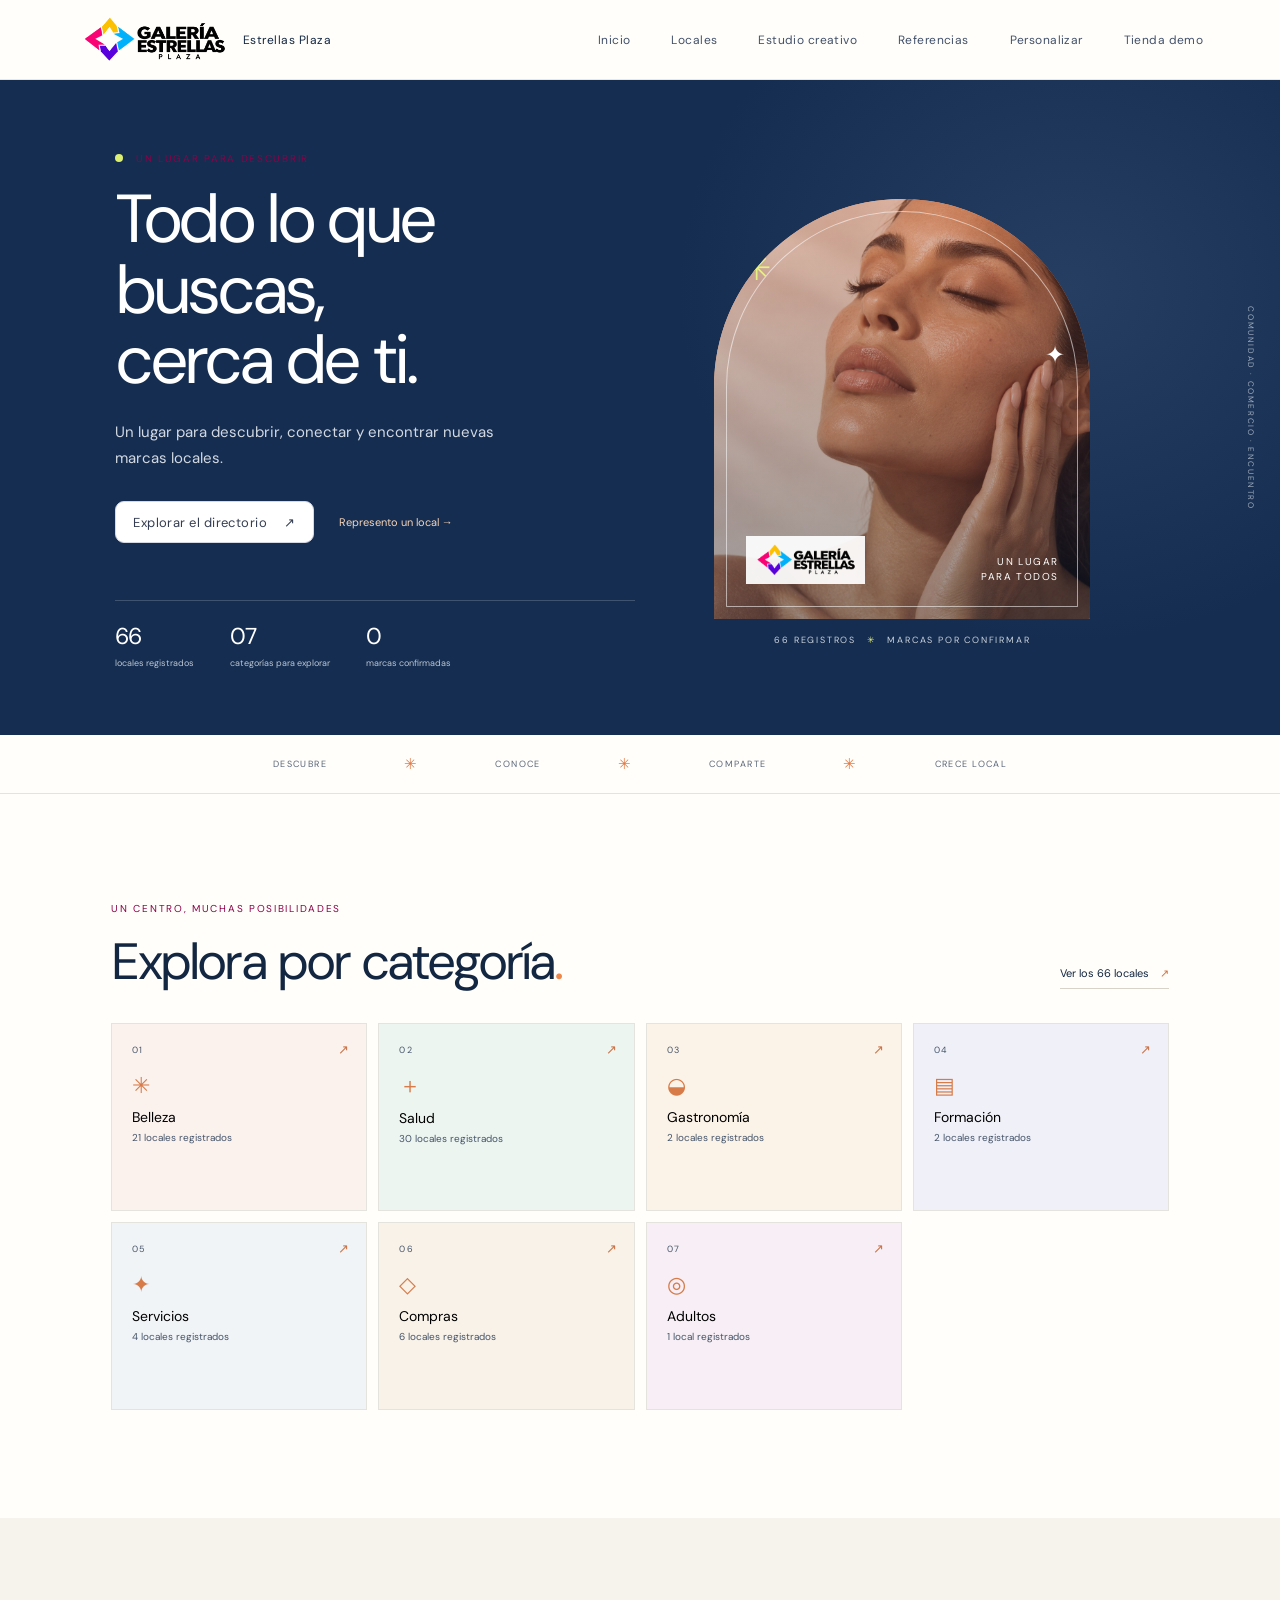
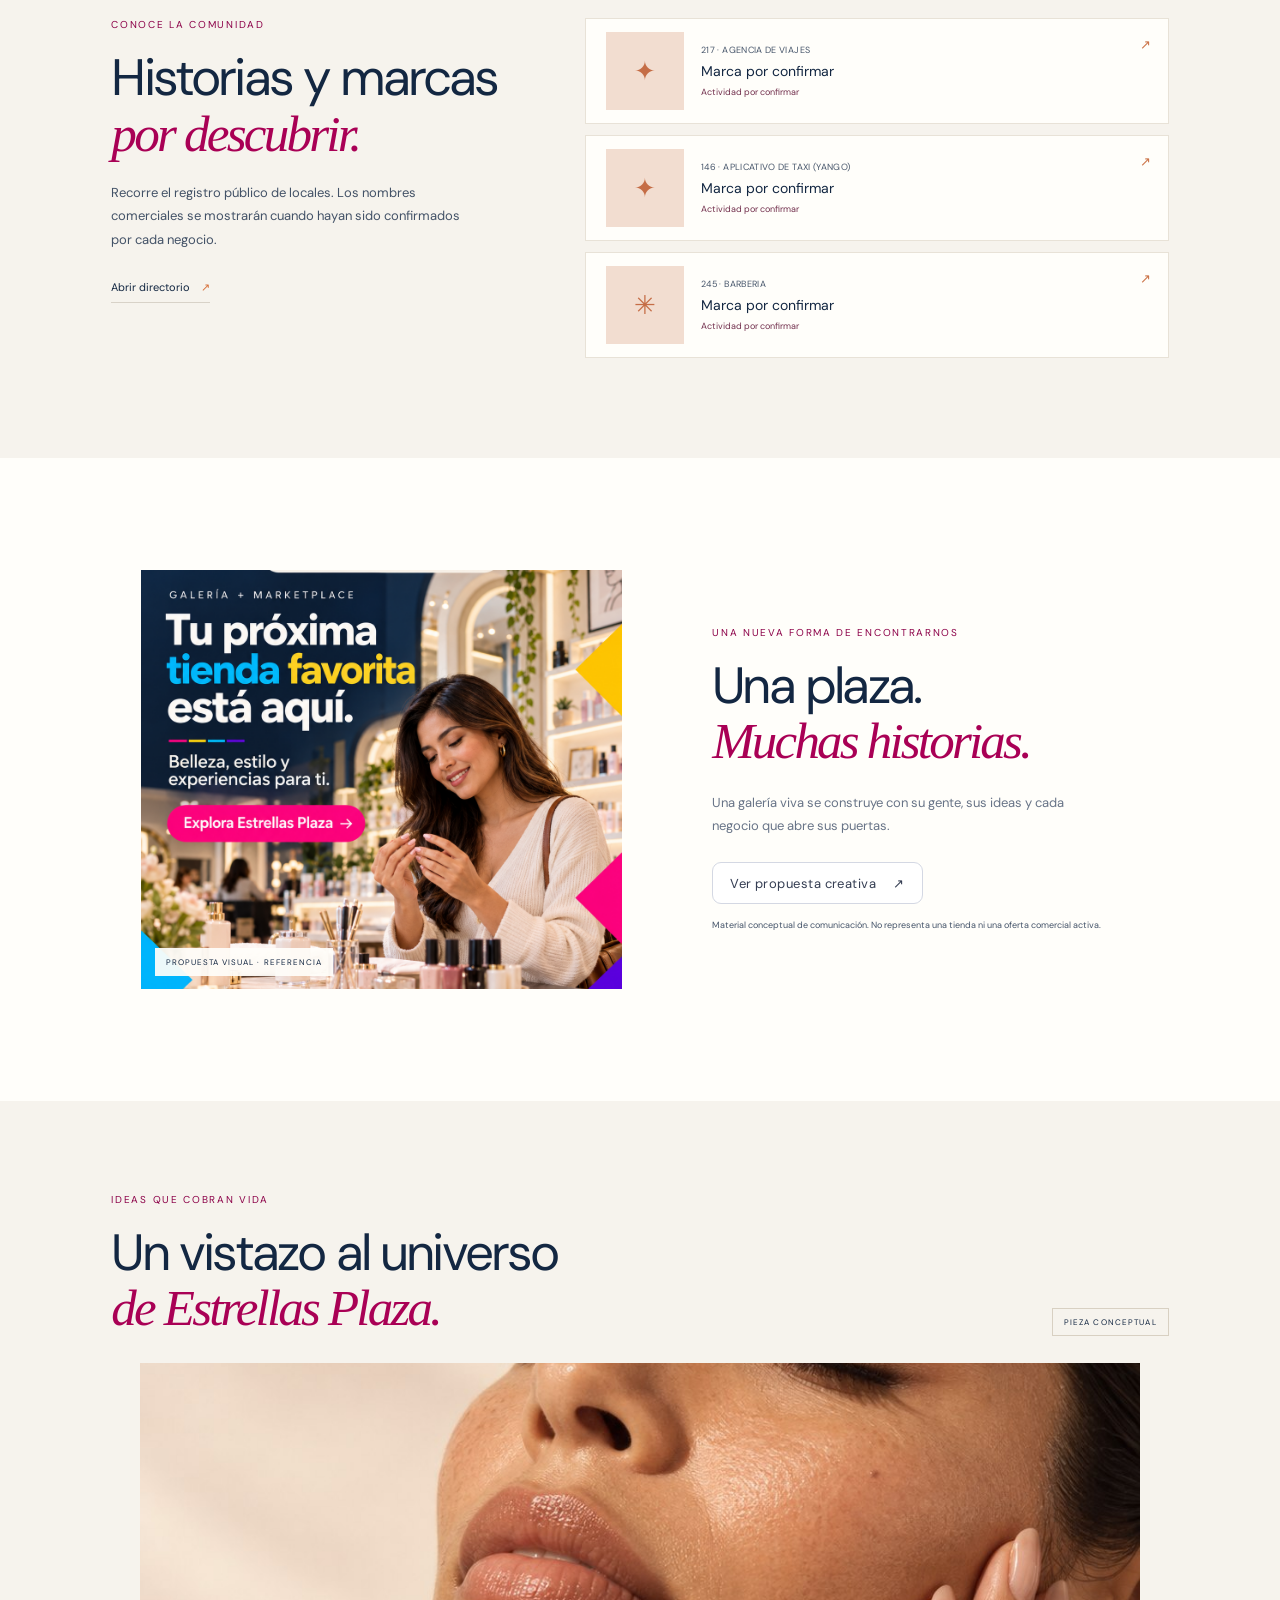
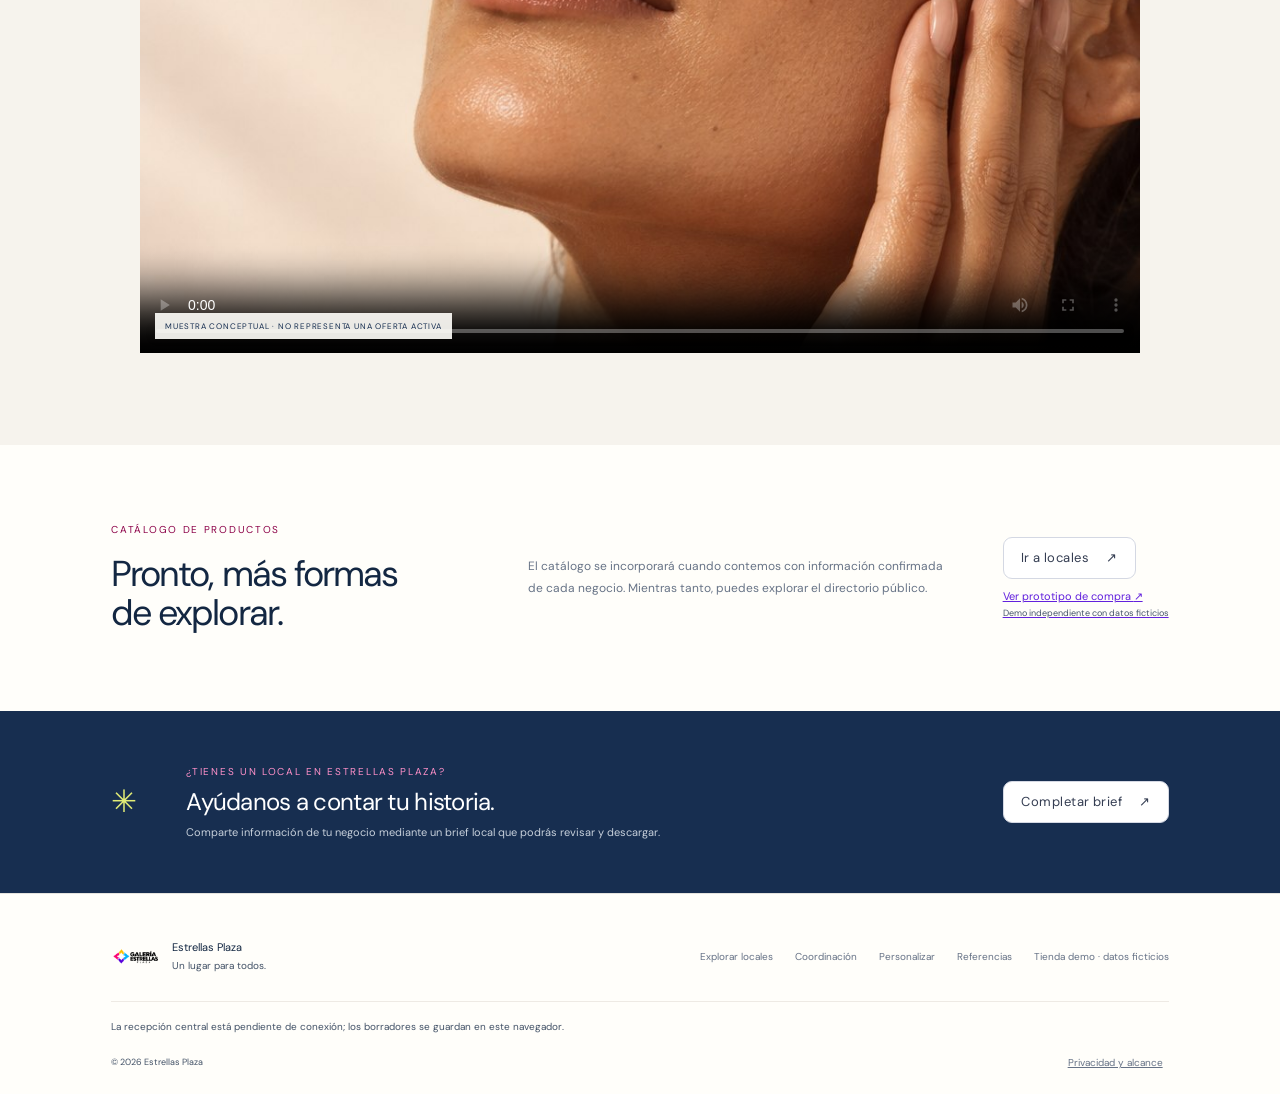
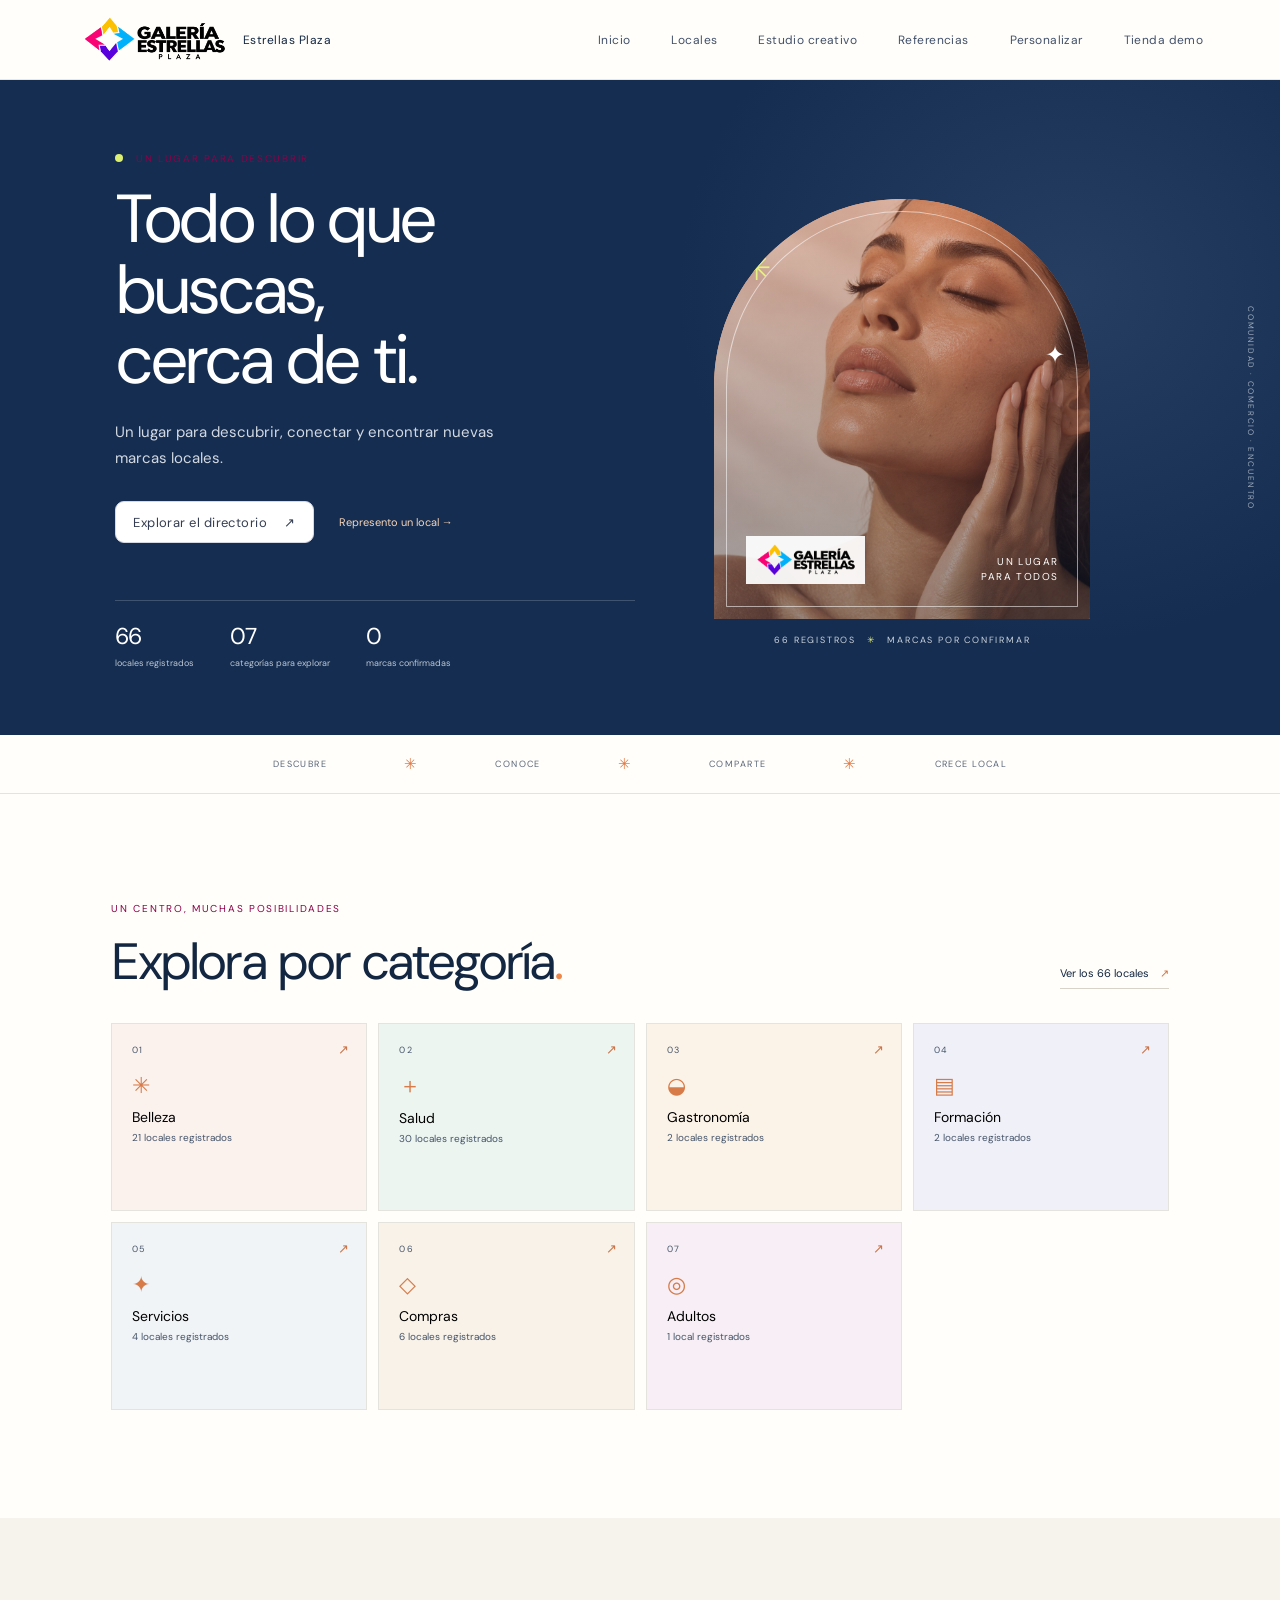
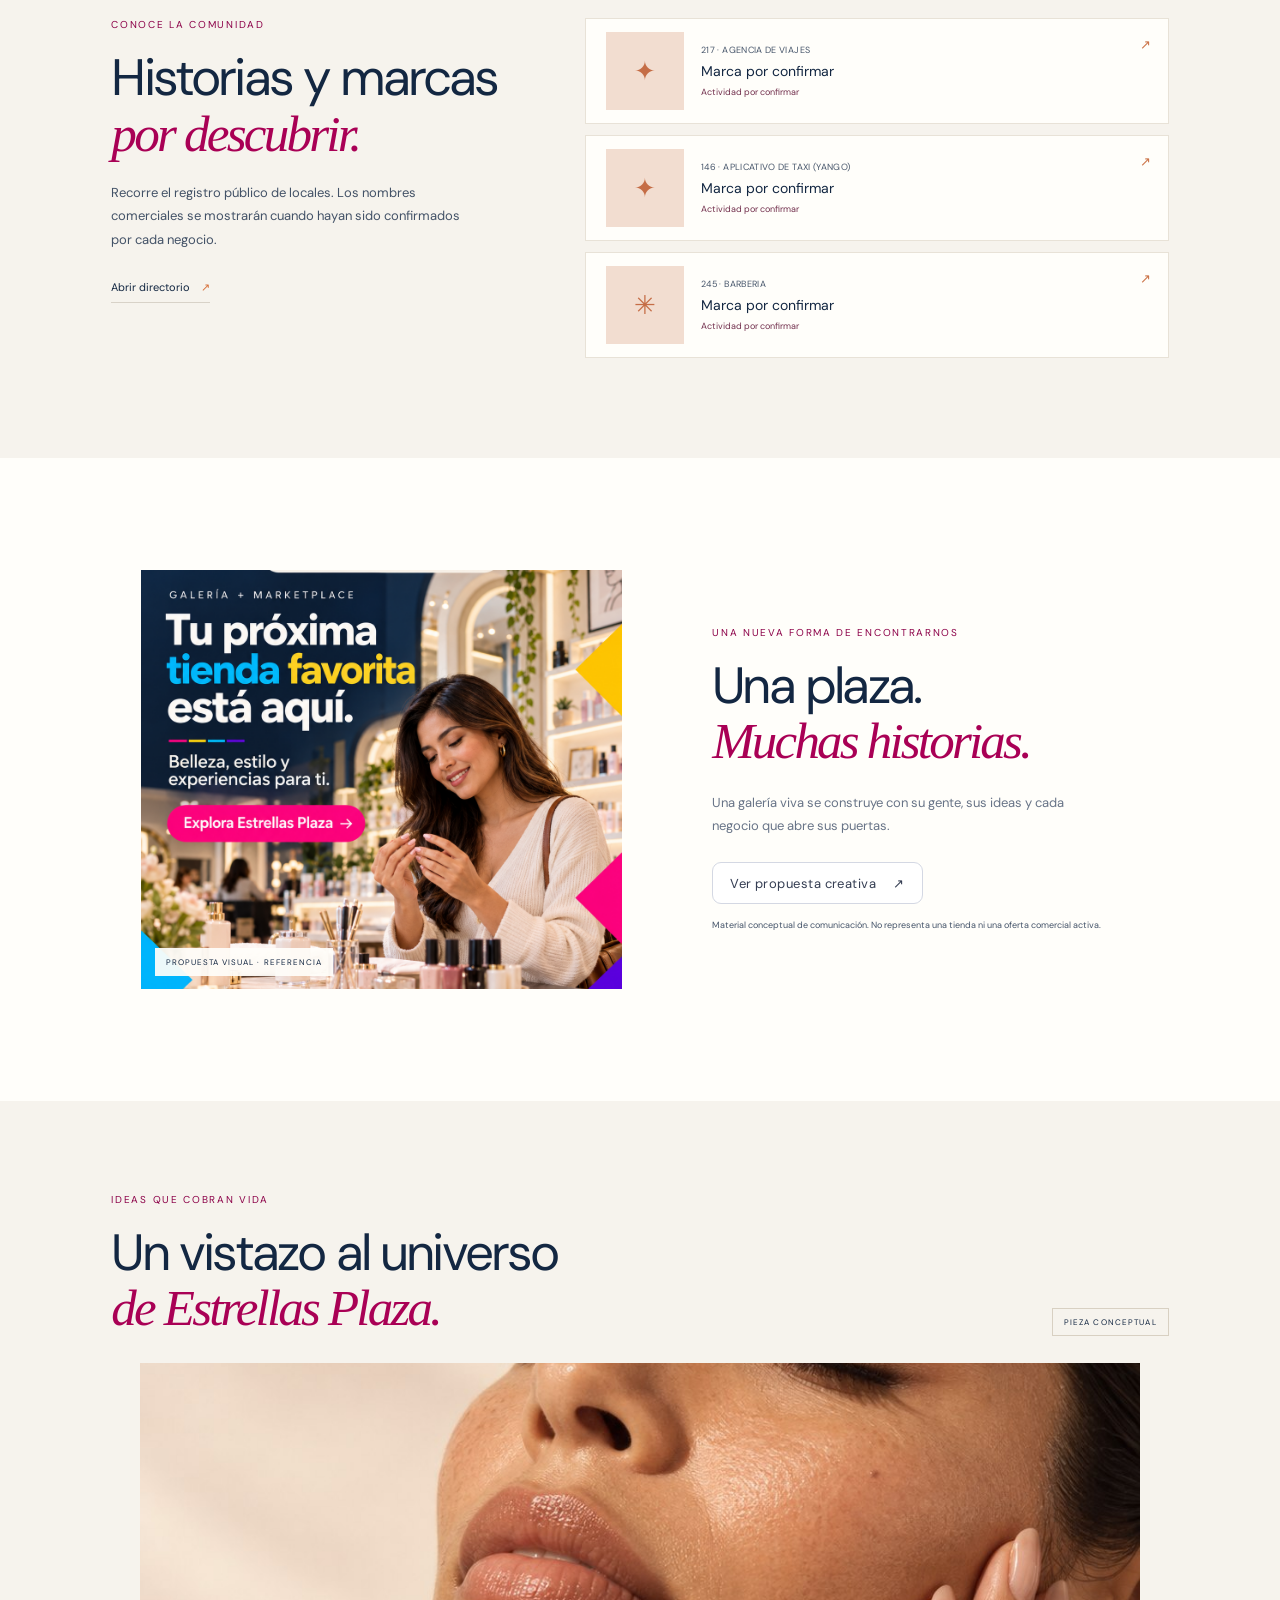
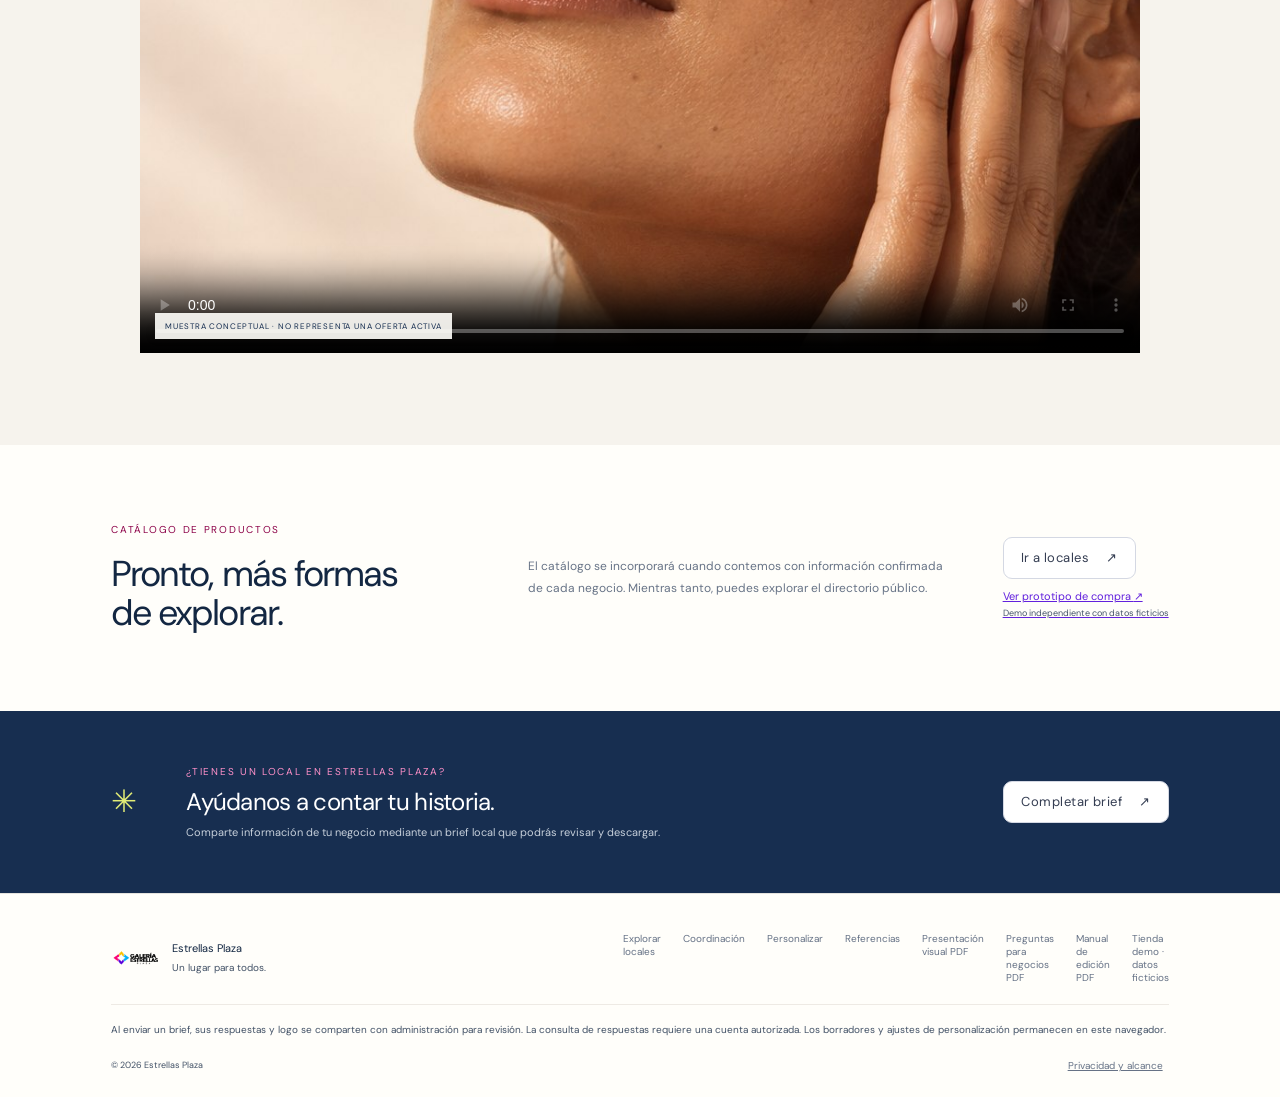
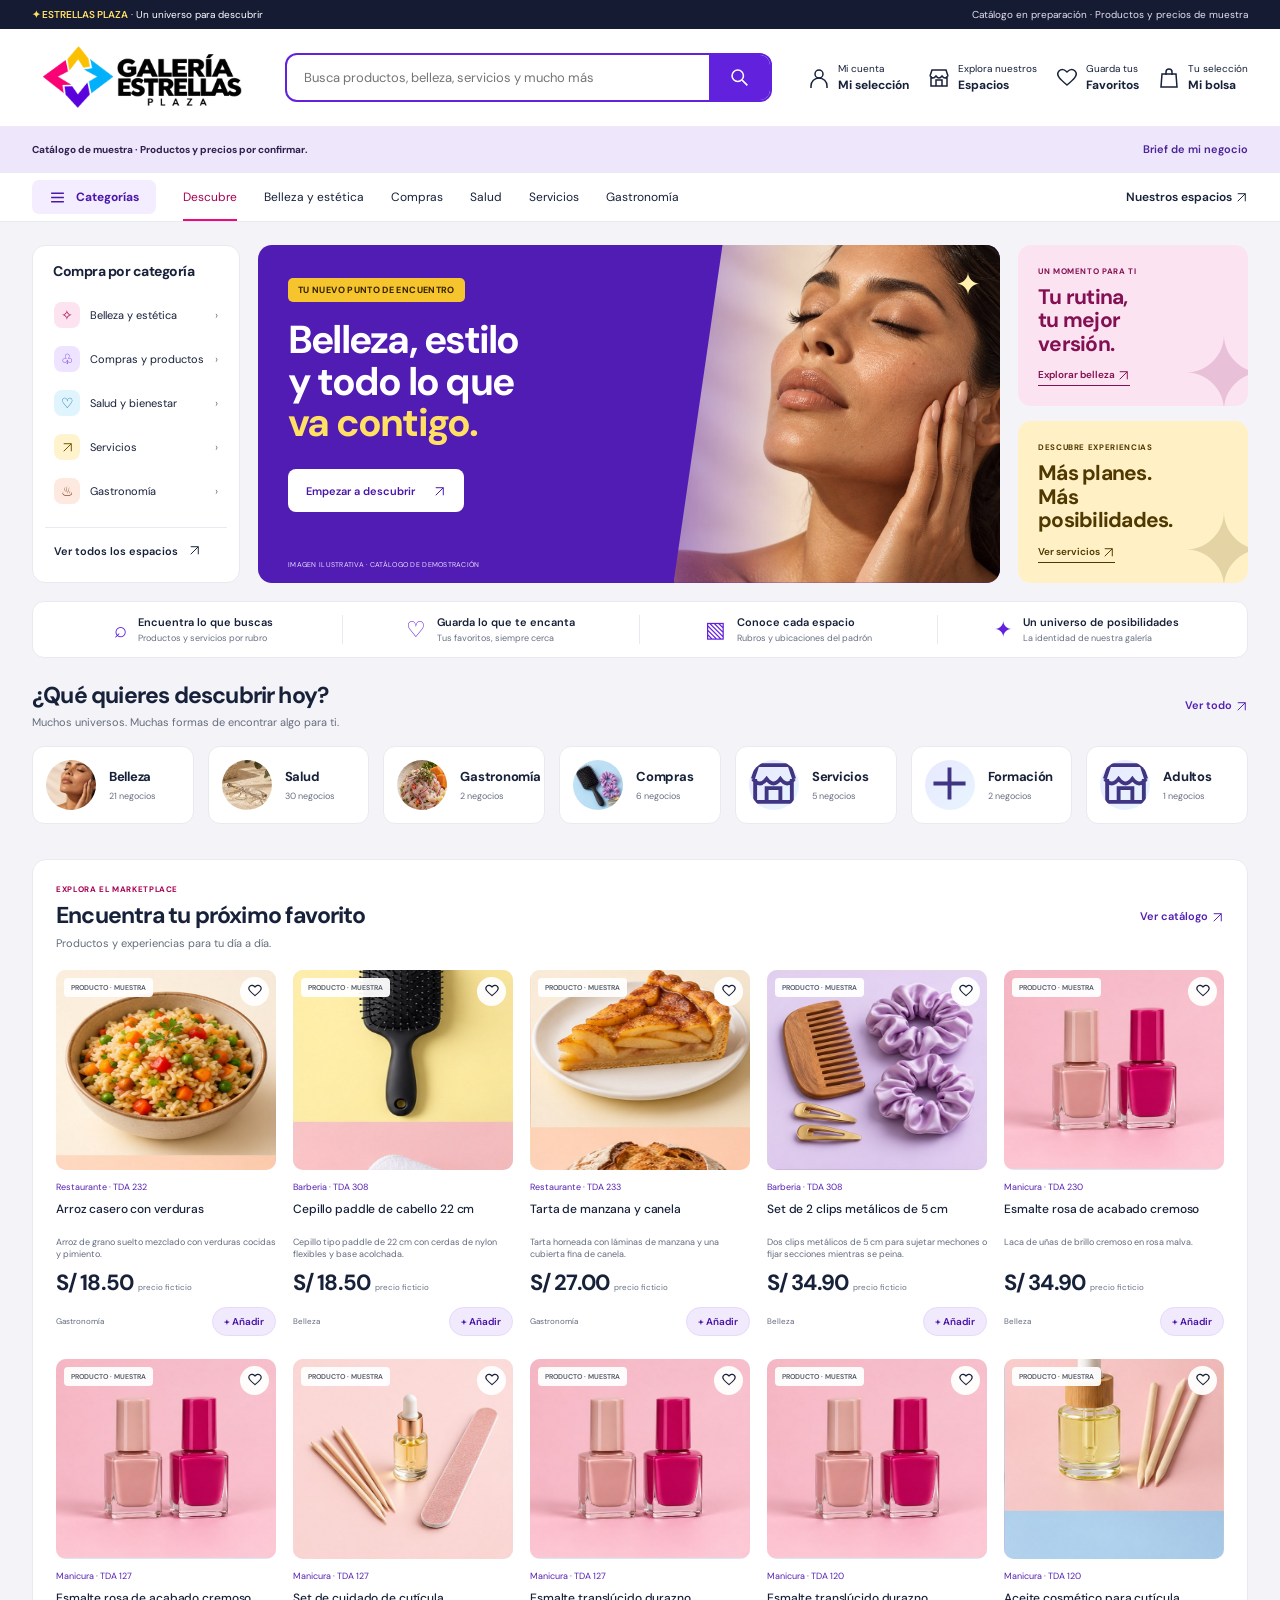
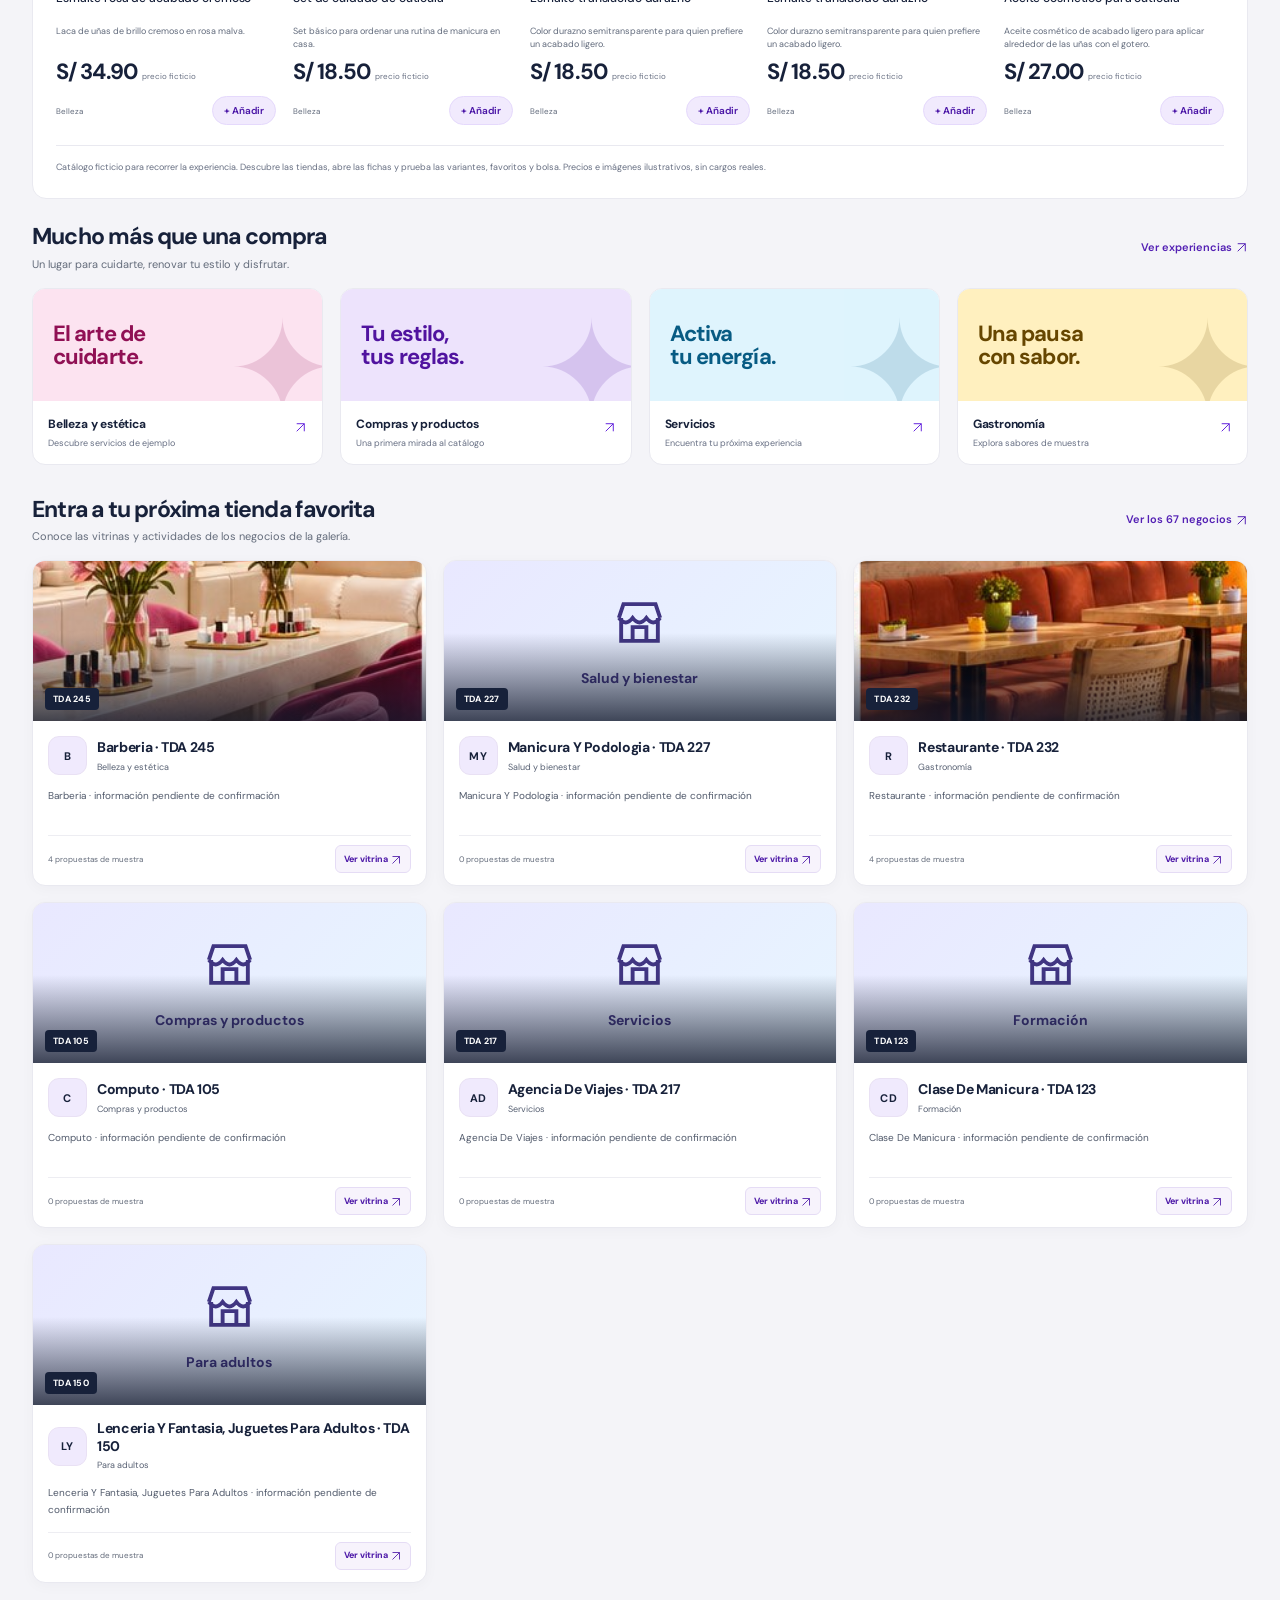
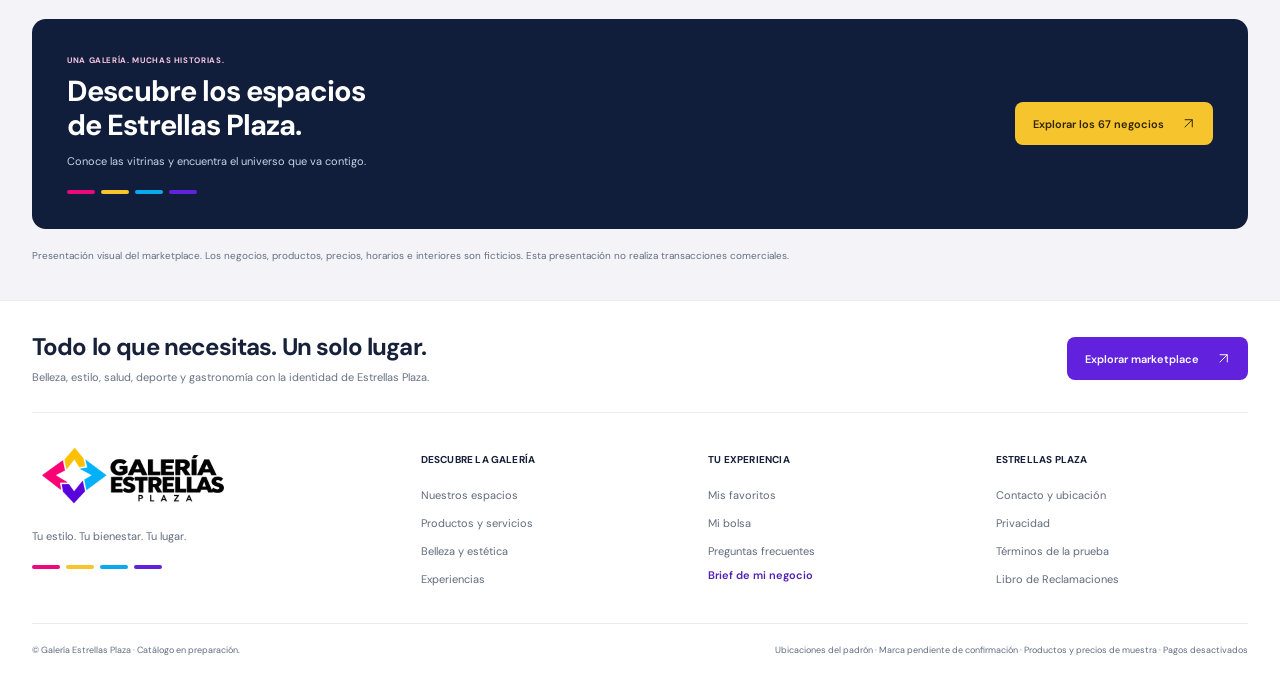
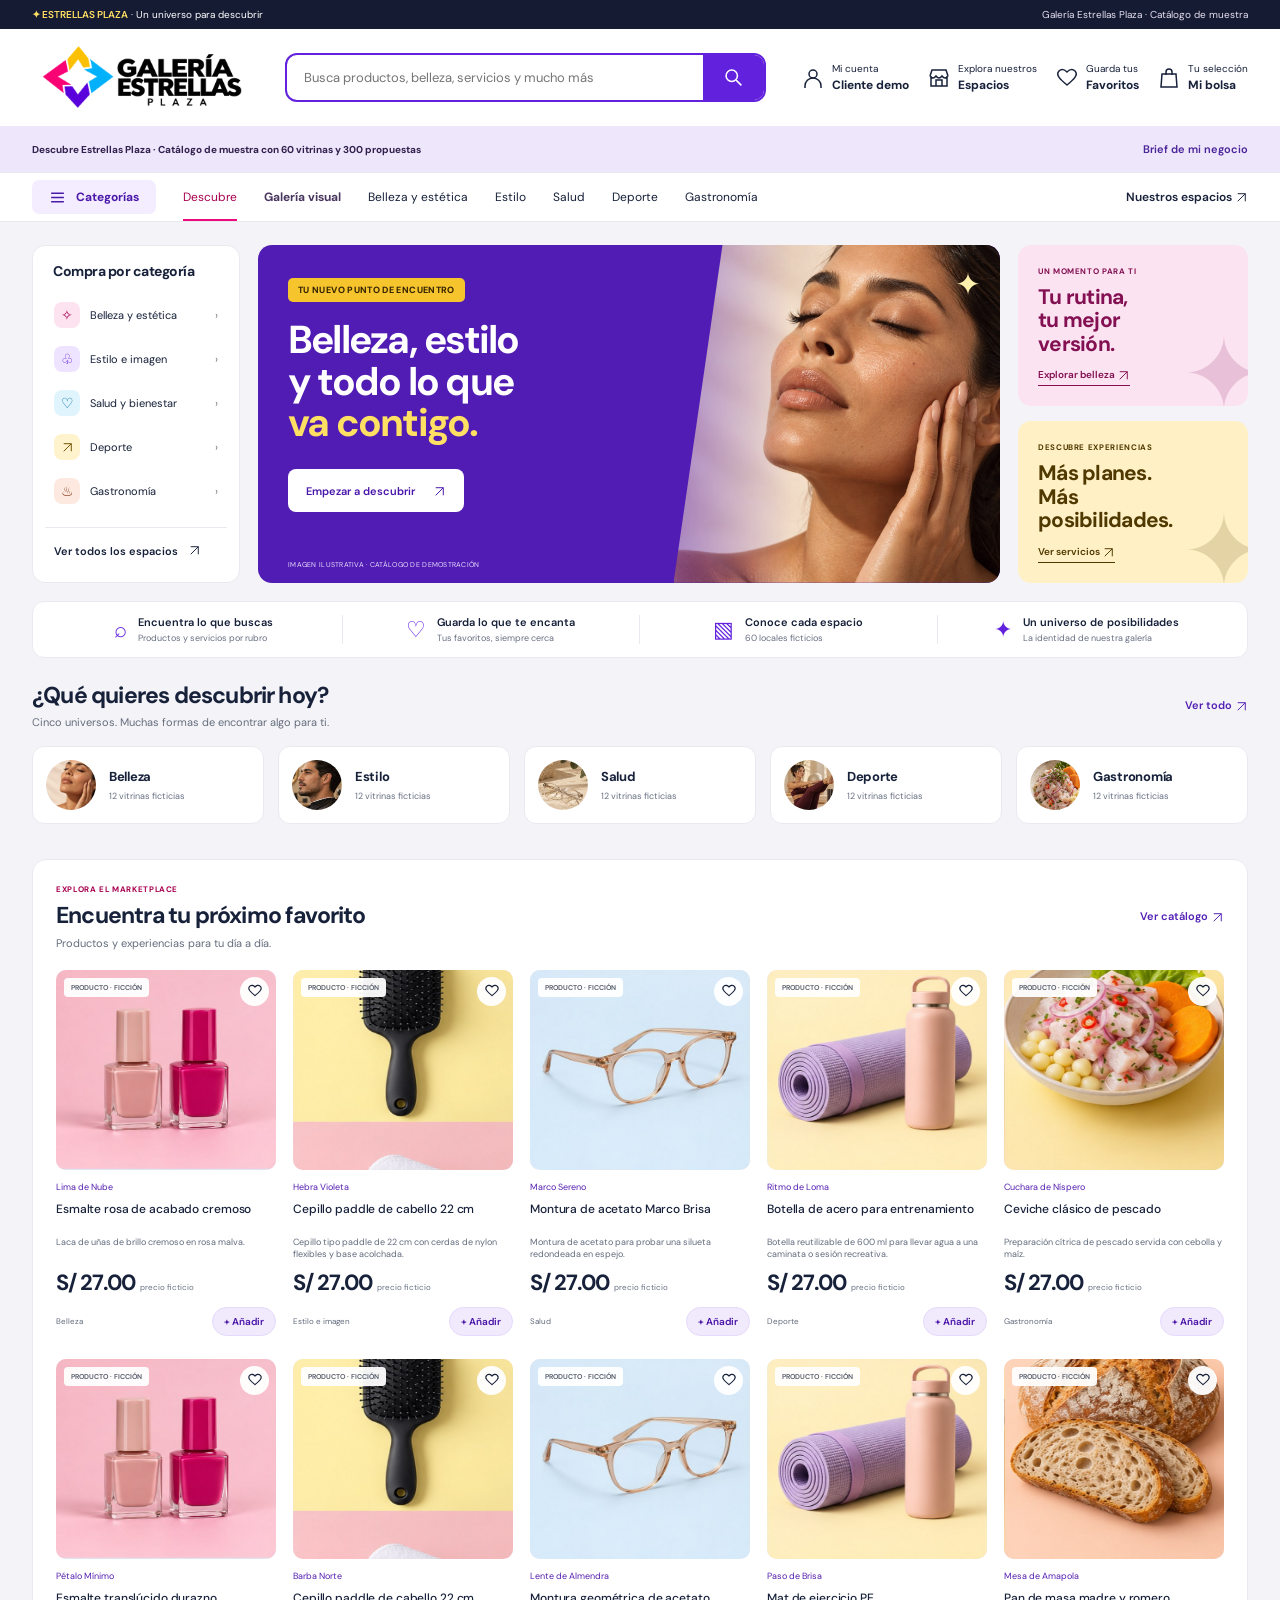
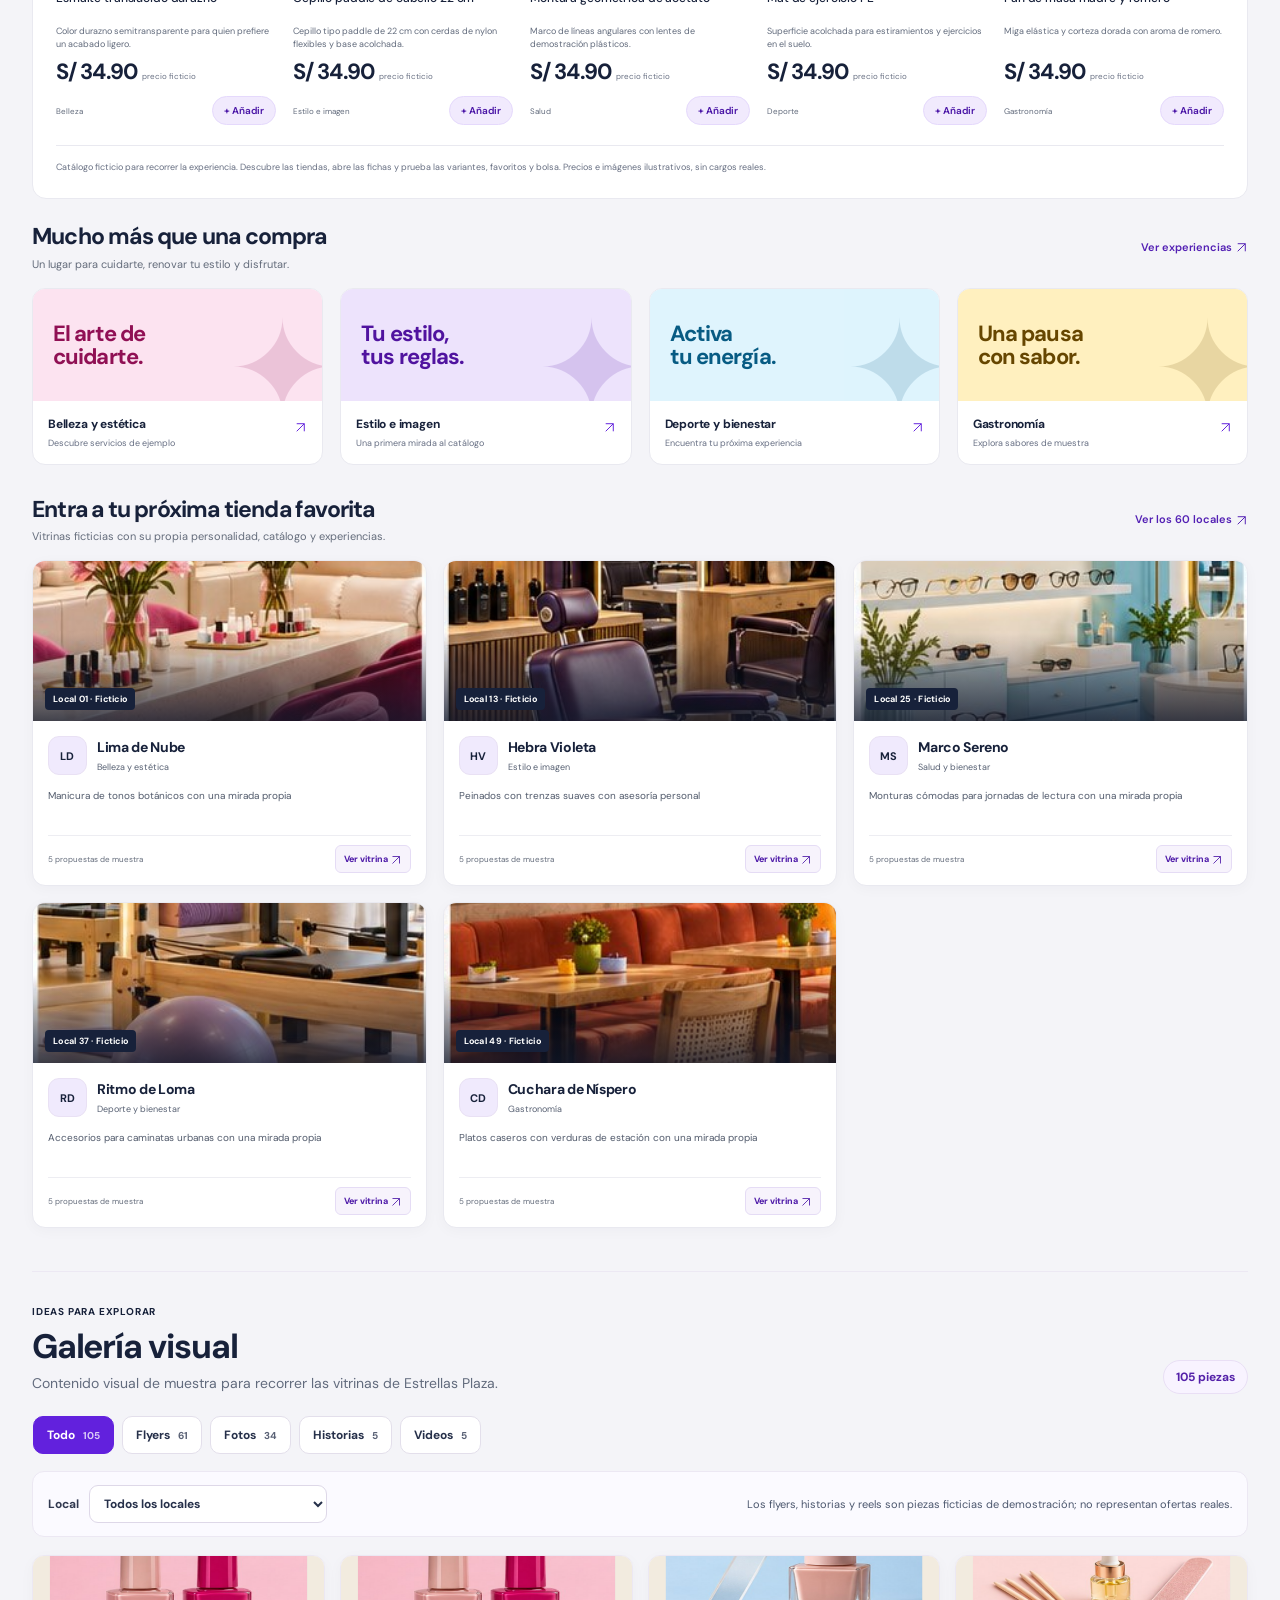
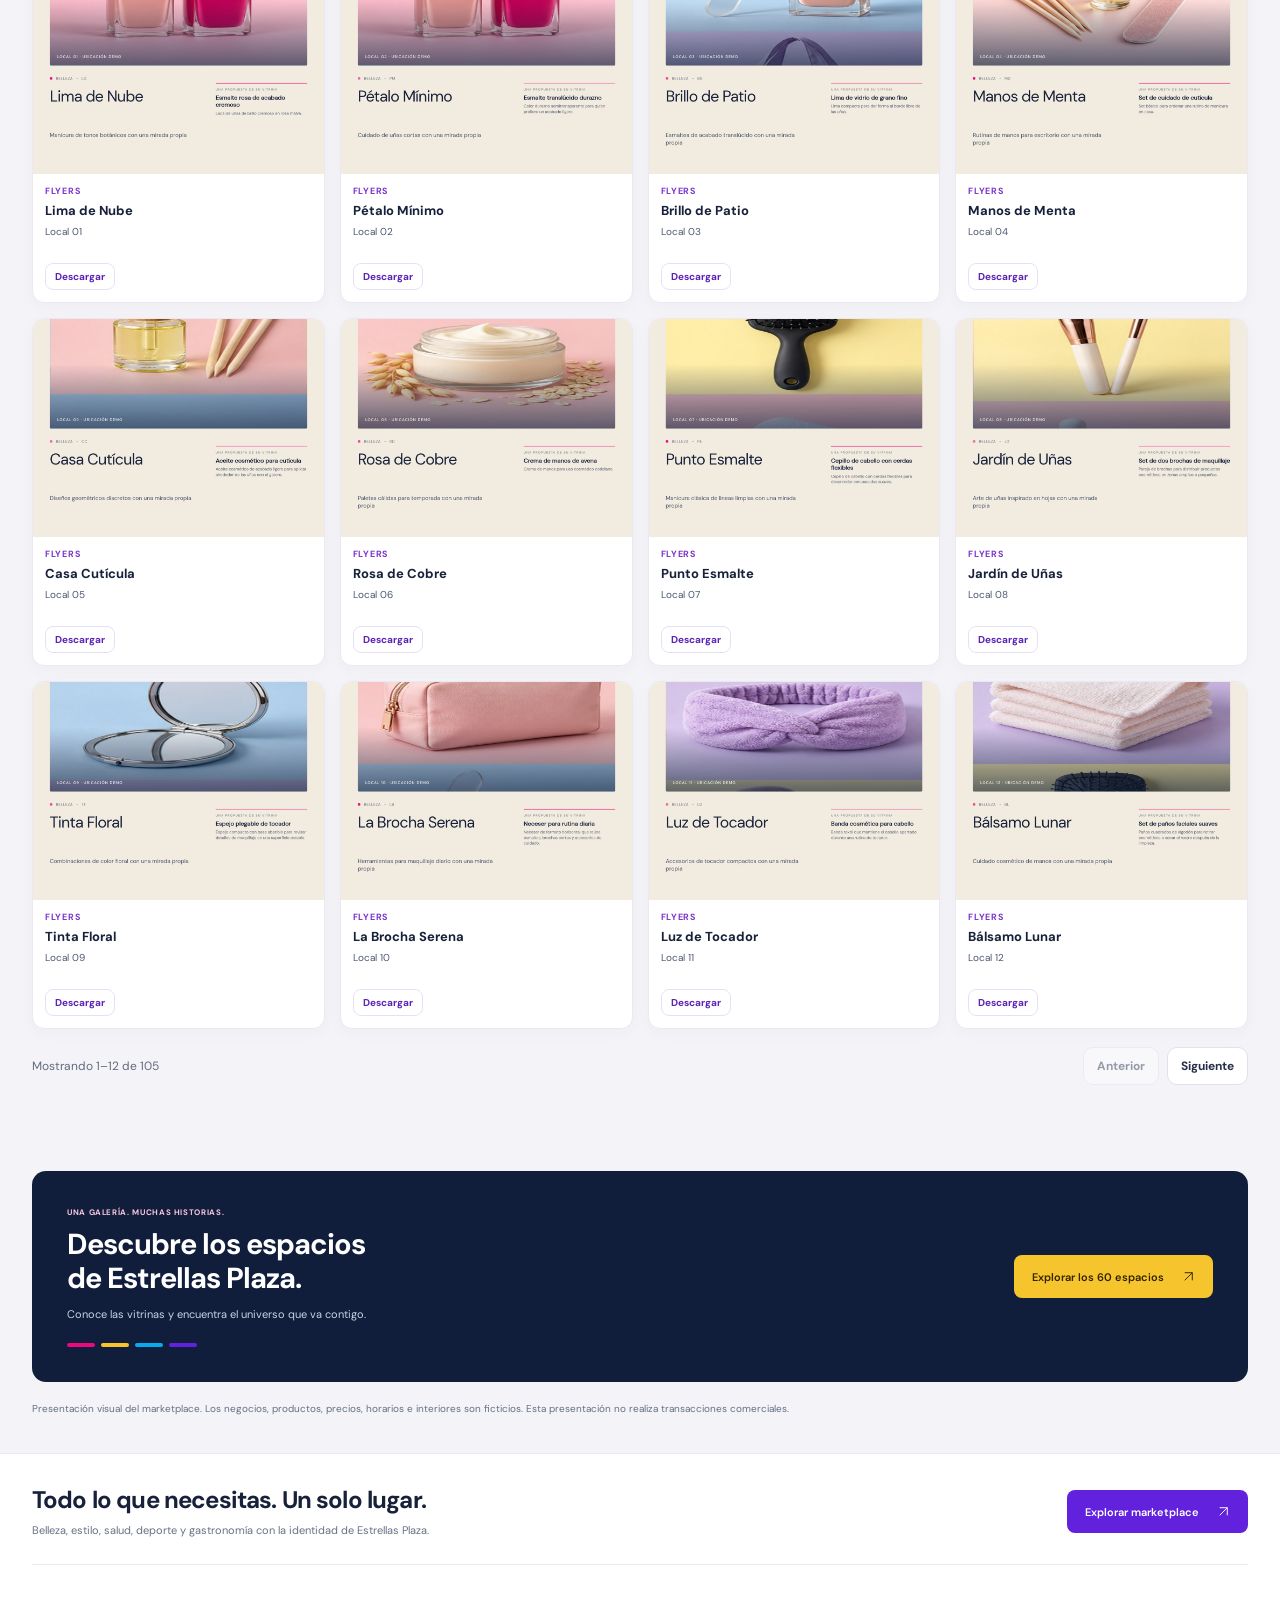
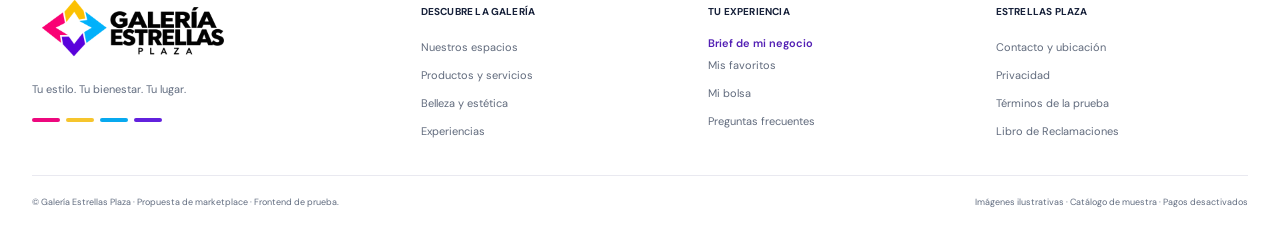
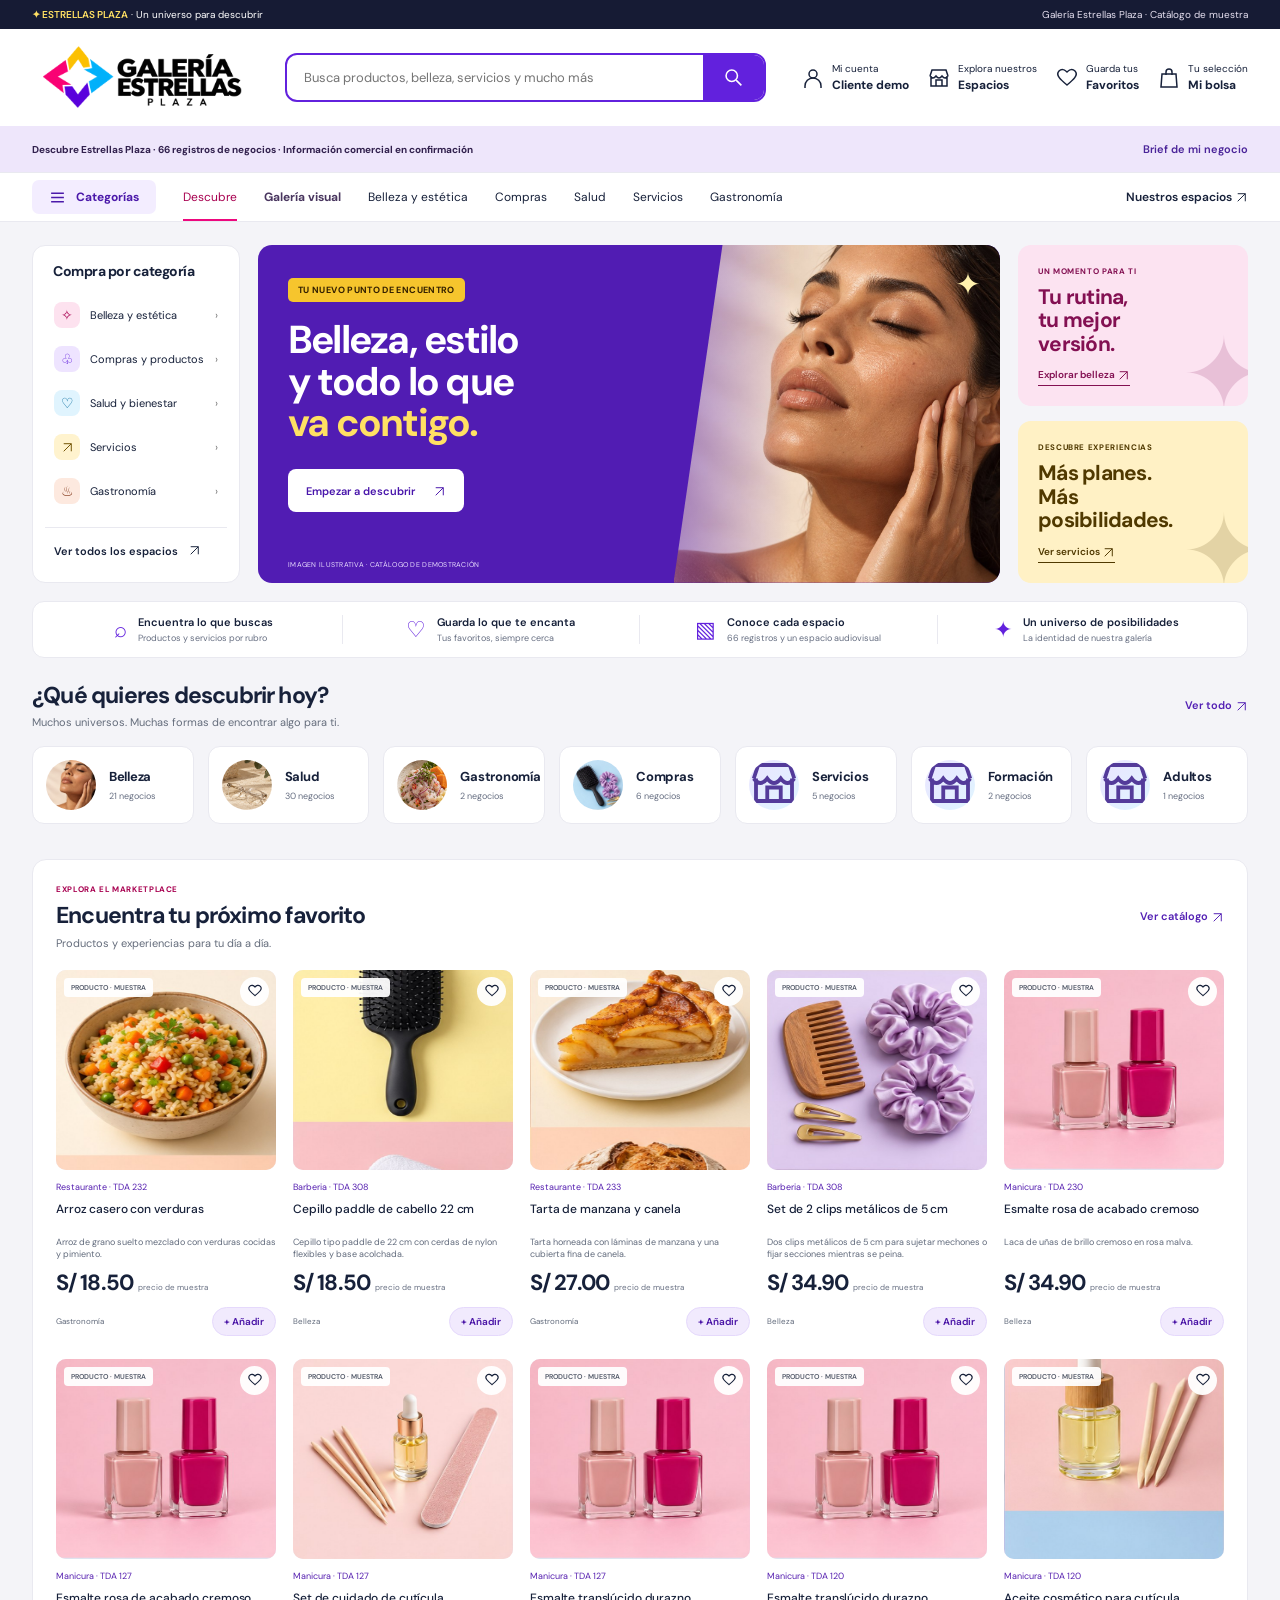
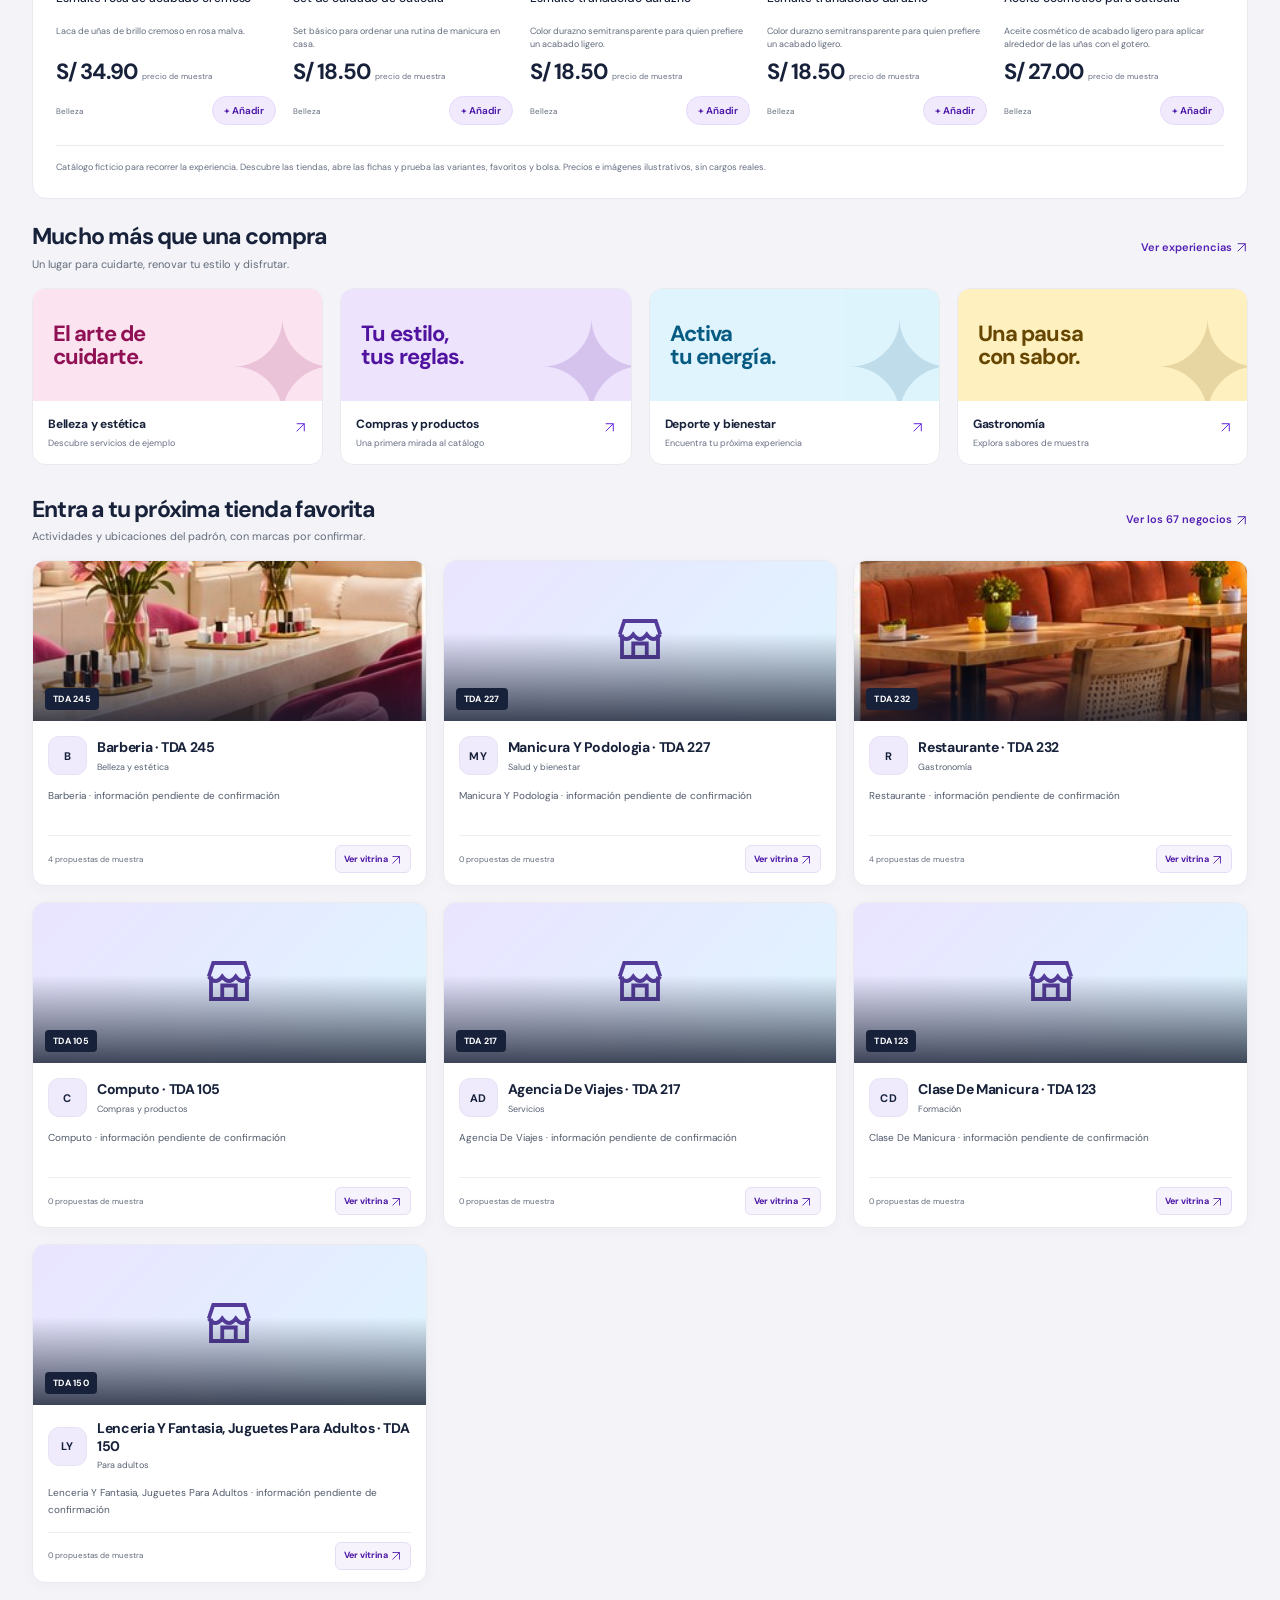
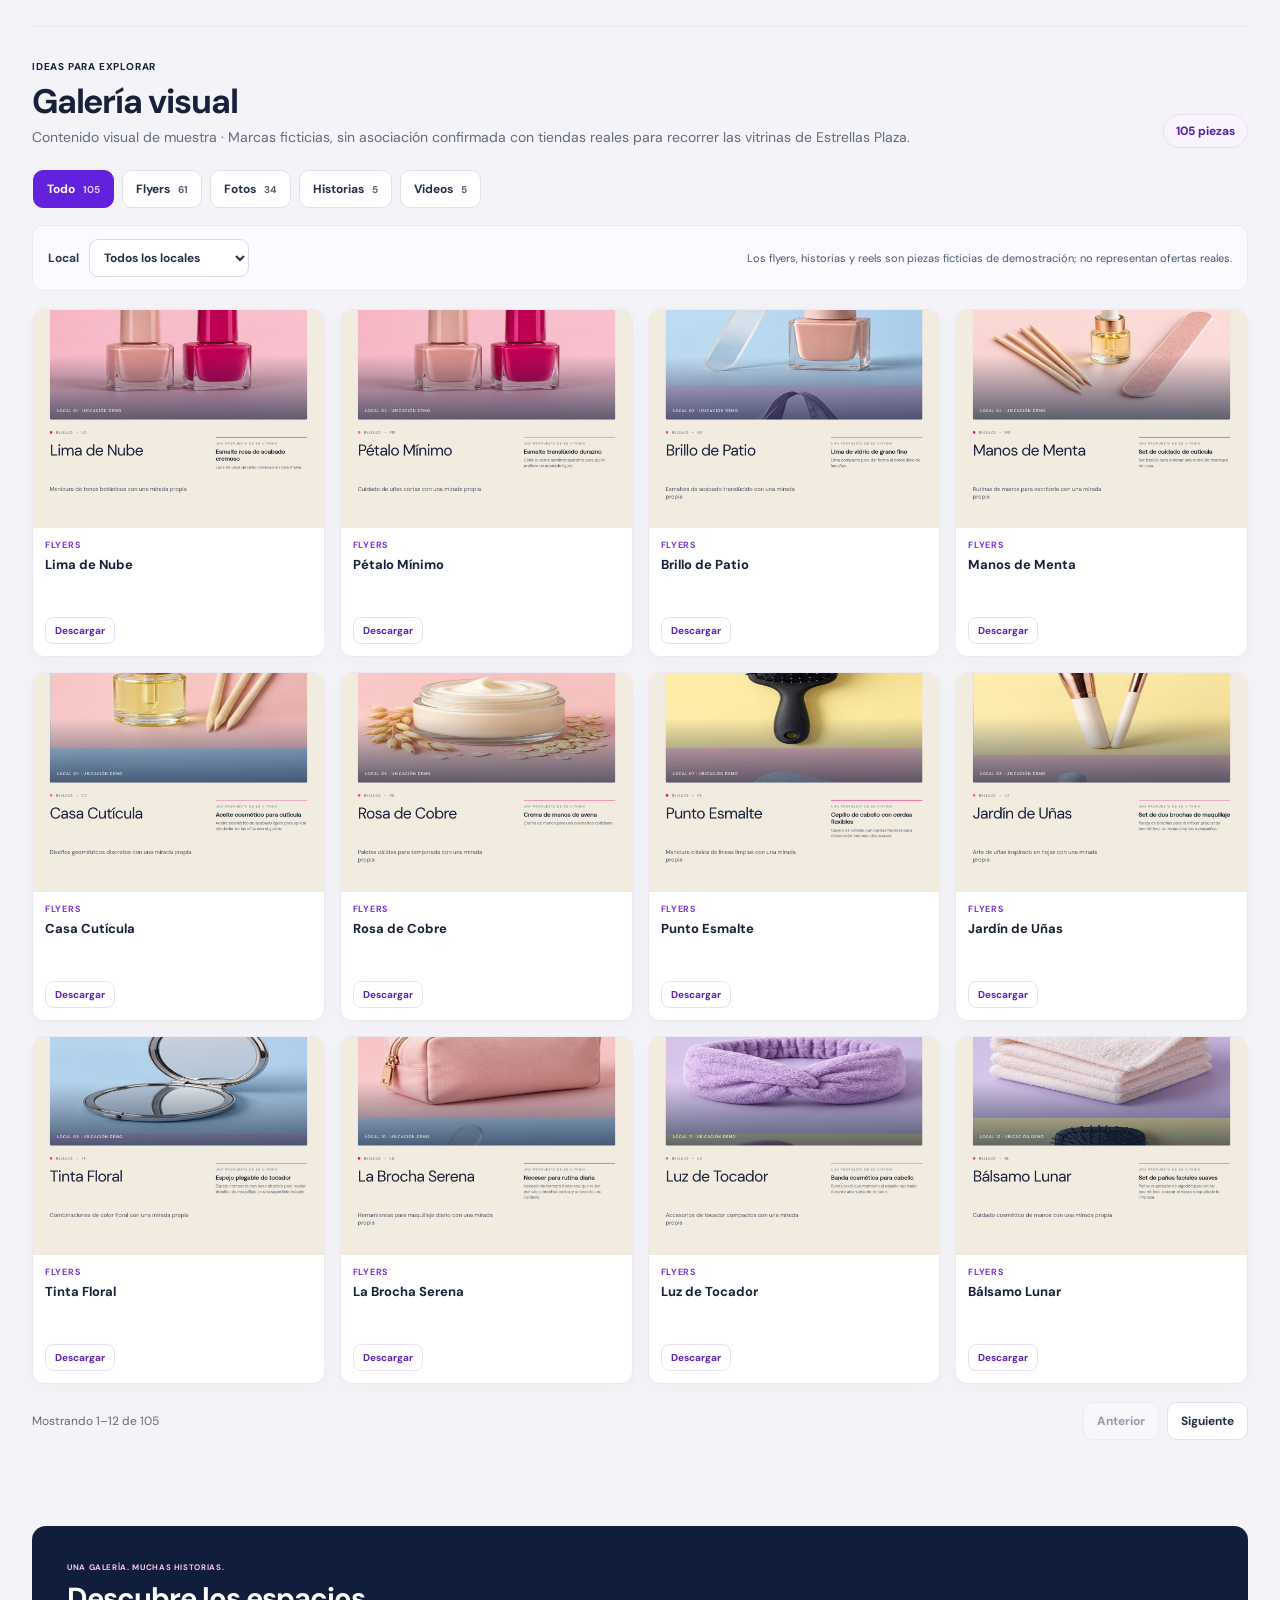
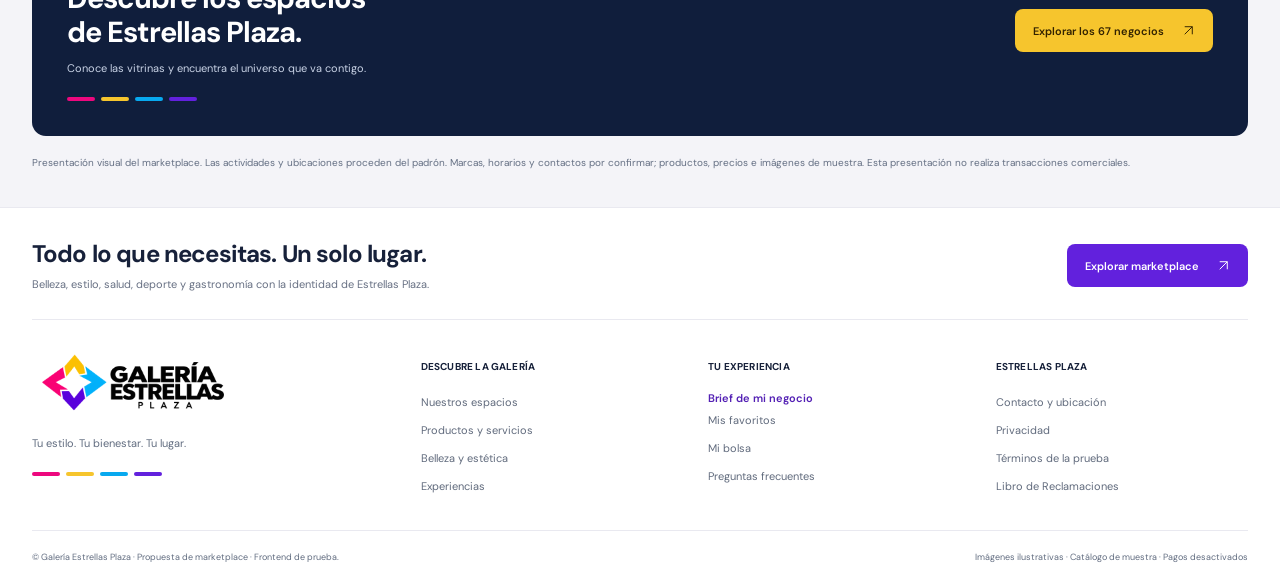
